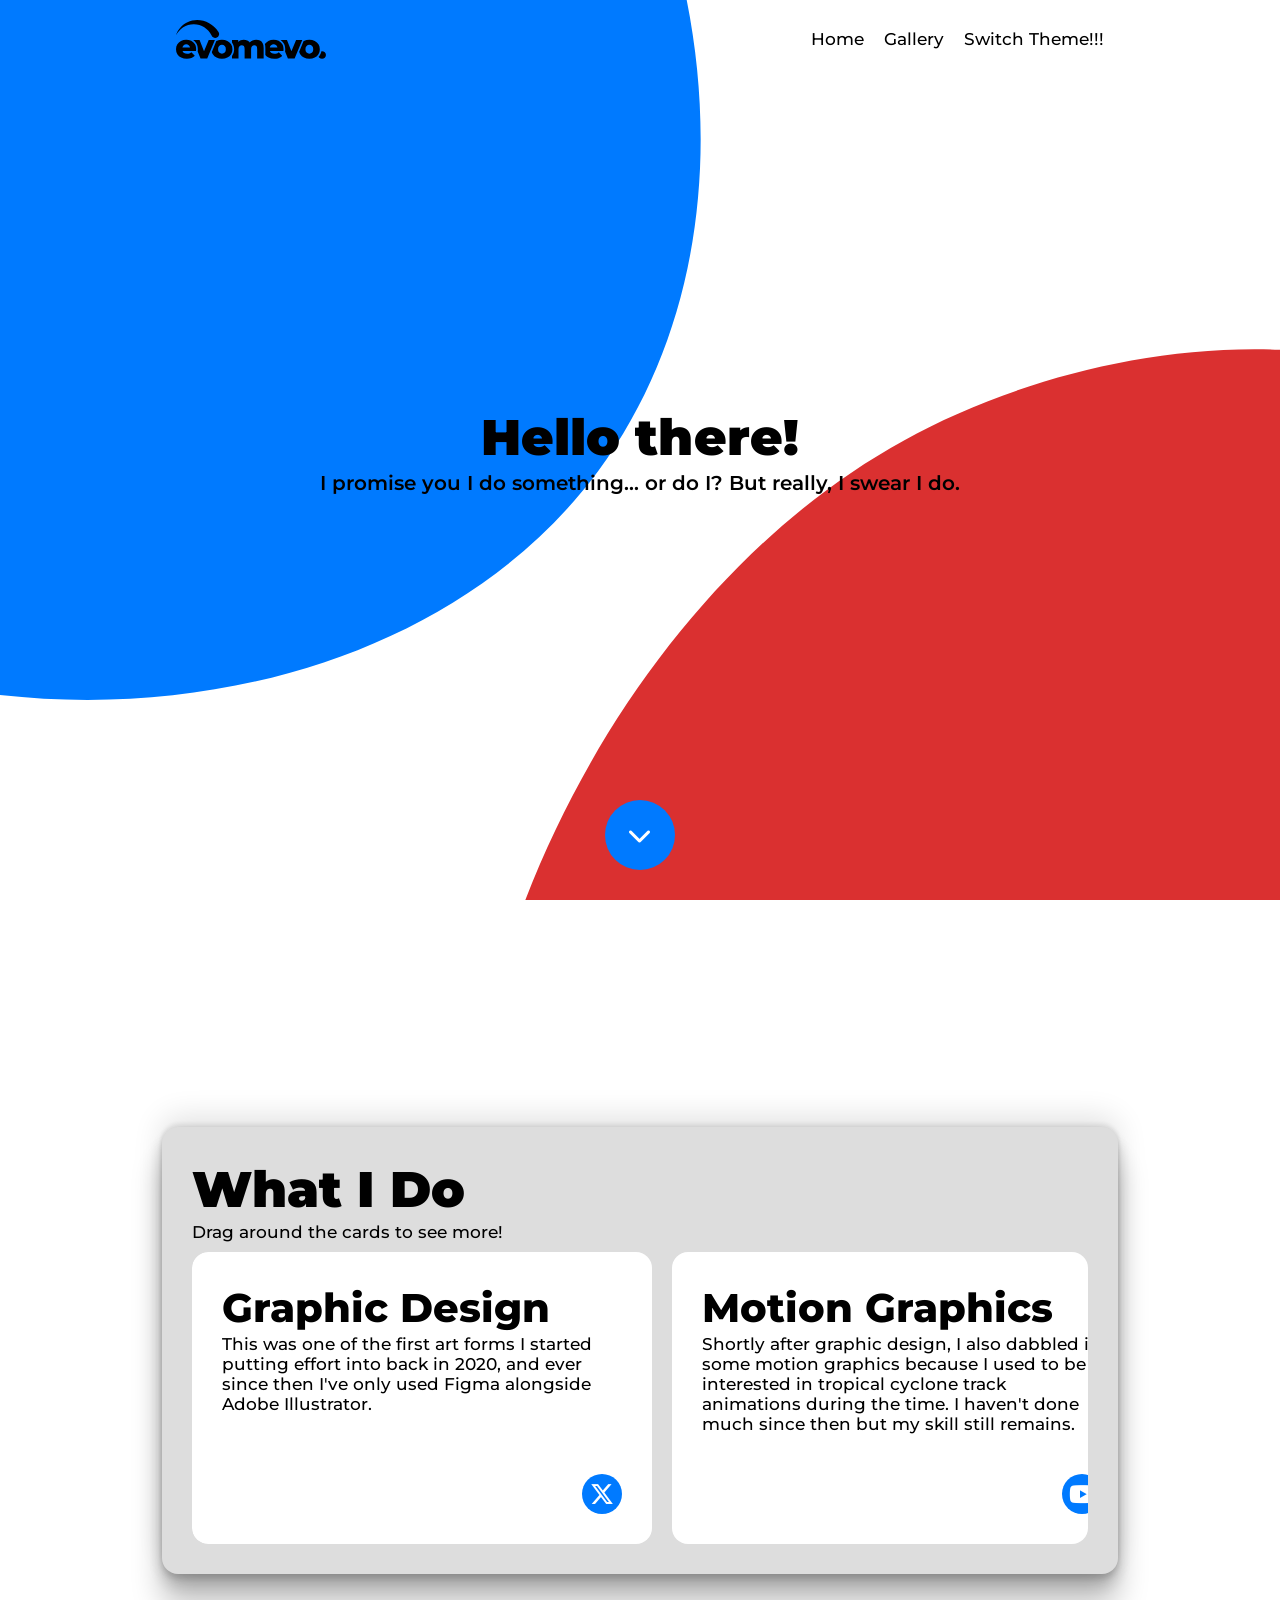
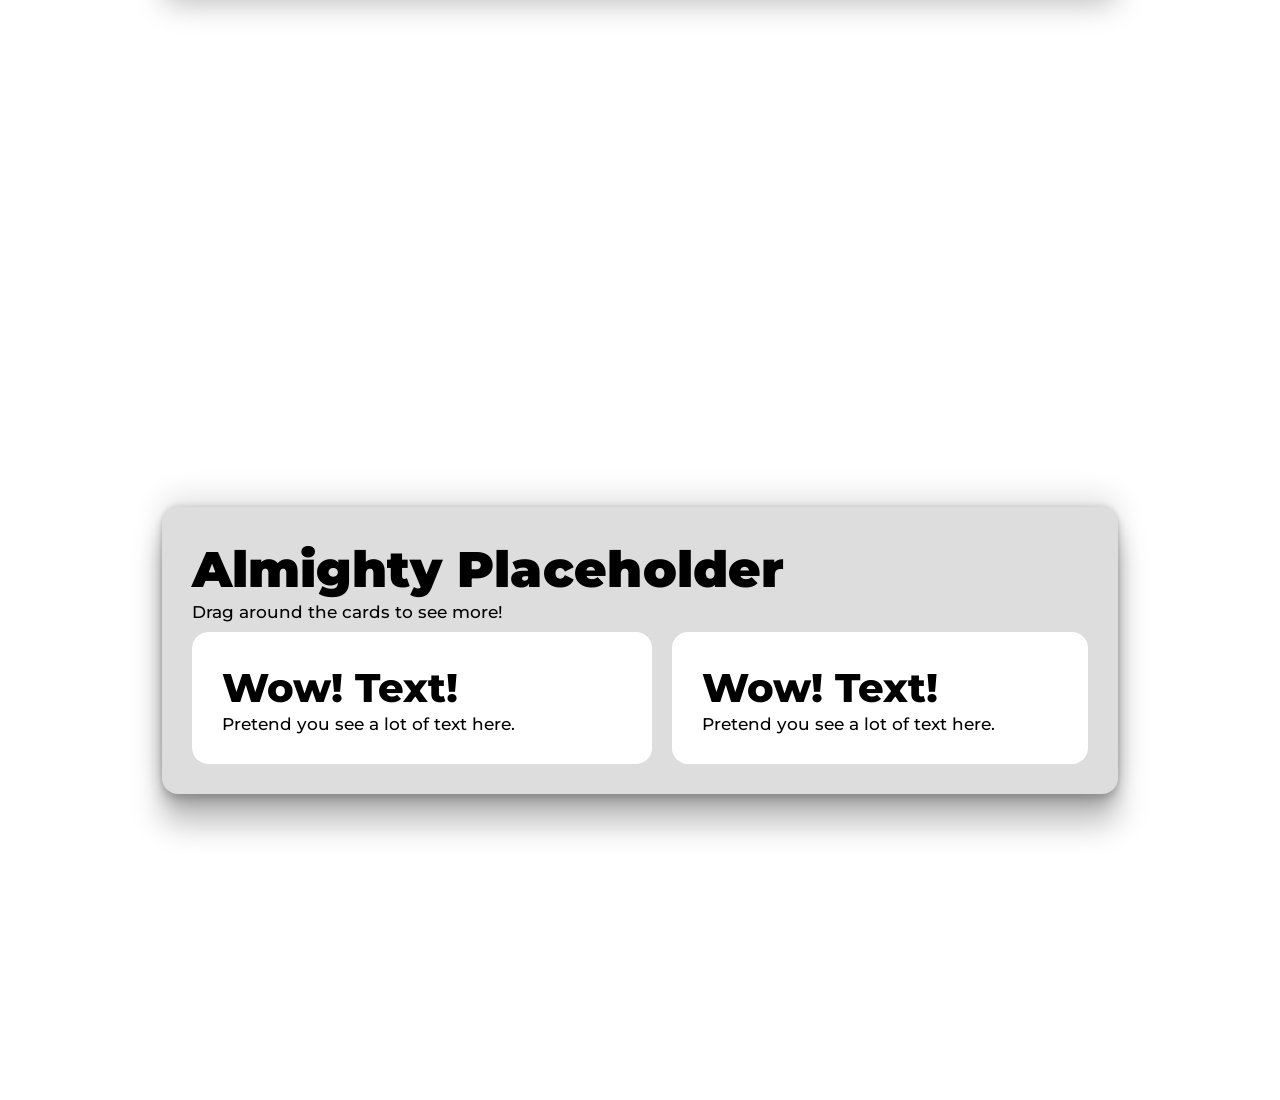
==== index.html @ 3fe90b6b "page transition fix" ====
<!DOCTYPE html>
<html lang="en">
    <head>
        <meta charset="UTF-8">
        <meta name="viewport" content="width=device-width, initial-scale=1.0">
        <title>Home</title>
        <meta name="description" content="evo of the mevo">
        <meta name="viewport" content="width=device-width, initial-scale=1">
        <link rel="preconnect" href="https://fonts.googleapis.com">
        <link rel="preconnect" href="https://fonts.gstatic.com" crossorigin>
        <link href="https://fonts.googleapis.com/css2?family=Montserrat:ital,wght@0,100..900;1,100..900&display=swap" rel="stylesheet">
        <link rel="stylesheet" href="https://cdnjs.cloudflare.com/ajax/libs/font-awesome/6.4.2/css/all.min.css" integrity="sha512-z3gLpd7yknf1YoNbCzqRKc4qyor8gaKU1qmn+CShxbuBusANI9QpRohGBreCFkKxLhei6S9CQXFEbbKuqLg0DA==" crossorigin="anonymous" referrerpolicy="no-referrer" />
        <link rel="stylesheet" href="style.css">
        <link rel="icon" href=""/>
    </head>
    <body>
        <div class="blackenter">
            <svg class="special logo" viewBox="0 0 1754 455" xmlns="http://www.w3.org/2000/svg">
                <path fill-rule="evenodd" clip-rule="evenodd" d="M415.117 179.131C378.117 100.631 294.217 47.7307 207.417 48.7307C120.617 47.9307 36.8175 101.031 0.0175781 179.631C18.7175 112.031 69.6177 54.6307 134.118 25.1307C264.217 -35.4693 420.917 19.8307 496.917 139.831C510.617 160.931 504.517 189.231 483.317 202.831C460.617 217.731 429.417 208.931 417.617 184.531L415.117 179.131Z M1675.4 441.331C1684.2 449.864 1695 454.131 1707.8 454.131C1720.6 454.131 1731.4 449.864 1740.2 441.331C1749 432.797 1753.4 421.997 1753.4 408.931C1753.4 395.331 1749 384.531 1740.2 376.531C1731.4 368.264 1720.6 364.131 1707.8 364.131C1705.11 364.131 1702.51 364.313 1700 364.678C1699.14 370.025 1697.98 375.271 1696.49 380.41C1693.42 391.048 1689 401.106 1683.25 410.538C1683.23 410.578 1683.2 410.618 1683.18 410.658C1681.71 413.033 1680.16 415.353 1678.55 417.616C1675.15 422.364 1671.47 426.83 1667.49 431.015C1669.53 434.759 1672.17 438.198 1675.4 441.331Z M1496.17 439.731C1514.57 449.331 1535.64 454.131 1559.37 454.131C1583.1 454.131 1604.17 449.331 1622.57 439.731C1641.24 430.131 1655.77 416.931 1666.17 400.131C1676.57 383.064 1681.77 363.597 1681.77 341.731C1681.77 320.131 1676.57 300.931 1666.17 284.131C1655.77 267.064 1641.24 253.864 1622.57 244.531C1604.17 234.931 1583.1 230.131 1559.37 230.131C1535.64 230.131 1514.57 234.931 1496.17 244.531C1494.49 245.384 1492.84 246.269 1491.22 247.187L1440.28 370.437C1442.87 381.033 1446.96 390.93 1452.57 400.131C1463.24 416.931 1477.77 430.131 1496.17 439.731ZM1591.77 380.131C1583.24 389.197 1572.44 393.731 1559.37 393.731C1546.57 393.731 1535.77 389.197 1526.97 380.131C1518.17 371.064 1513.77 358.264 1513.77 341.731C1513.77 325.464 1518.17 312.931 1526.97 304.131C1535.77 295.064 1546.57 290.531 1559.37 290.531C1572.44 290.531 1583.24 295.064 1591.77 304.131C1600.57 312.931 1604.97 325.464 1604.97 341.731C1604.97 358.264 1600.57 371.064 1591.77 380.131Z M1349.58 366.131L1297.58 233.731H1222.81C1237.23 243.455 1249.21 255.97 1258.61 271.143C1271.41 291.512 1277.25 315.653 1277.25 342.531C1277.25 345.836 1277.08 349.431 1276.79 353.265C1276.52 356.808 1276.24 360.102 1275.97 363.141L1275.4 369.39L1308.78 450.531H1387.18L1476.78 233.731H1404.38L1349.58 366.131Z M1149.25 454.131C1123.65 454.131 1101.25 449.331 1082.05 439.731C1067.11 431.944 1054.74 421.998 1044.94 409.893V326.531C1044.94 310.394 1043.12 295.397 1039.07 281.896C1049.32 266.156 1062.98 253.701 1080.05 244.531C1098.18 234.931 1118.58 230.131 1141.25 230.131C1162.58 230.131 1182.05 234.531 1199.65 243.331C1217.25 252.131 1231.25 264.931 1241.65 281.731C1252.05 298.264 1257.25 318.531 1257.25 342.531C1257.25 345.197 1257.11 348.264 1256.85 351.731C1256.58 355.197 1256.31 358.397 1256.05 361.331H1098.45C1100.75 369.189 1104.56 375.808 1109.89 381.186L1109.97 381.263L1110.04 381.331C1112.09 383.379 1114.36 385.245 1116.85 386.931C1126.18 393.064 1137.78 396.131 1151.65 396.131C1162.31 396.131 1171.38 394.664 1178.85 391.731C1184.65 389.331 1190.37 386.031 1196.02 381.831C1196.24 381.665 1196.47 381.499 1196.69 381.331C1198.35 380.075 1200 378.742 1201.65 377.331L1241.65 418.931C1238.46 422.483 1235.05 425.766 1231.41 428.781L1231.35 428.83C1229.94 429.999 1228.5 431.127 1227.02 432.215C1226.95 432.264 1226.88 432.313 1226.82 432.362C1206.98 446.875 1181.12 454.131 1149.25 454.131ZM1112.05 294.131C1120.05 287.464 1129.91 284.131 1141.65 284.131C1153.38 284.131 1163.11 287.464 1170.85 294.131C1173.43 296.281 1175.7 298.681 1177.67 301.331C1177.99 301.762 1178.31 302.199 1178.61 302.643C1182.23 307.935 1184.71 314.164 1186.05 321.331H1097.25C1098.69 313.563 1101.42 306.896 1105.44 301.331C1105.5 301.248 1105.56 301.166 1105.62 301.084C1107.49 298.532 1109.63 296.214 1112.05 294.131Z M937.344 230.131C954.144 230.131 969.078 233.597 982.144 240.531C995.477 247.197 1005.88 257.597 1013.34 271.731C1021.08 285.864 1024.94 304.131 1024.94 326.531V450.531H948.944V338.931C948.944 323.464 946.011 312.264 940.144 305.331C934.278 298.131 926.277 294.531 916.144 294.531C905.211 294.531 896.144 298.397 888.944 306.131C881.744 313.864 878.144 326.131 878.144 342.931V450.531H802.144V338.931C802.144 323.464 799.211 312.264 793.344 305.331C787.478 298.131 779.478 294.531 769.344 294.531C758.144 294.531 748.944 298.397 741.744 306.131C734.544 313.864 730.944 326.131 730.944 342.931V450.531H654.944V419.765C657.13 416.838 659.197 413.803 661.144 410.658L661.181 410.598L661.217 410.538C673.706 390.045 679.739 366.912 679.739 341.731C679.739 316.796 673.695 293.904 661.182 273.665C659.225 270.457 657.145 267.366 654.944 264.391V233.731H727.344V256.131C733.028 250.264 739.341 245.406 746.285 241.556C746.636 241.361 746.99 241.169 747.344 240.979C750.175 239.465 753.108 238.116 756.144 236.931C767.344 232.397 779.344 230.131 792.144 230.131C806.811 230.131 820.144 232.931 832.144 238.531C837.511 240.981 842.444 243.992 846.943 247.565C847.536 248.036 848.122 248.517 848.7 249.008C853.759 253.302 858.24 258.343 862.144 264.131C866.144 259.131 870.642 254.658 875.638 250.713C875.964 250.455 876.292 250.201 876.622 249.948C882.027 245.807 888.002 242.268 894.544 239.331C907.611 233.197 921.877 230.131 937.344 230.131Z M474.139 439.731C492.539 449.331 513.606 454.131 537.339 454.131C561.072 454.131 582.139 449.331 600.539 439.731C619.206 430.131 633.739 416.931 644.139 400.131C654.539 383.064 659.739 363.597 659.739 341.731C659.739 320.131 654.539 300.931 644.139 284.131C633.739 267.064 619.206 253.864 600.539 244.531C582.139 234.931 561.072 230.131 537.339 230.131C513.606 230.131 492.539 234.931 474.139 244.531C473.188 245.013 472.248 245.506 471.318 246.008L418.881 372.887C421.481 382.562 425.367 391.643 430.539 400.131C441.206 416.931 455.739 430.131 474.139 439.731ZM569.739 380.131C561.206 389.197 550.406 393.731 537.339 393.731C524.539 393.731 513.739 389.197 504.939 380.131C496.139 371.064 491.739 358.264 491.739 341.731C491.739 325.464 496.139 312.931 504.939 304.131C513.739 295.064 524.539 290.531 537.339 290.531C550.406 290.531 561.206 295.064 569.739 304.131C578.539 312.931 582.939 325.464 582.939 341.731C582.939 358.264 578.539 371.064 569.739 380.131Z M127.218 454.131C101.618 454.131 79.2176 449.331 60.0176 439.731C41.0843 429.864 26.2843 416.531 15.6176 399.731C5.21761 382.664 0.0175781 363.331 0.0175781 341.731C0.0175781 320.131 5.21761 300.931 15.6176 284.131C26.0176 267.331 40.1509 254.131 58.0176 244.531C76.1509 234.931 96.5509 230.131 119.218 230.131C140.551 230.131 160.018 234.531 177.618 243.331C195.217 252.131 209.217 264.931 219.617 281.731C230.017 298.264 235.217 318.531 235.217 342.531C235.217 345.198 235.084 348.264 234.817 351.731C234.551 355.198 234.284 358.398 234.017 361.331H76.4175C79.6175 372.264 85.7509 380.798 94.8175 386.931C104.151 393.064 115.751 396.131 129.618 396.131C140.284 396.131 149.351 394.664 156.818 391.731C164.551 388.531 172.151 383.731 179.617 377.331L219.617 418.931C198.551 442.398 167.751 454.131 127.218 454.131ZM119.618 284.131C107.884 284.131 98.0175 287.464 90.0175 294.131C82.2842 300.798 77.3508 309.864 75.2175 321.331H164.018C161.884 309.864 156.818 300.798 148.818 294.131C141.084 287.464 131.351 284.131 119.618 284.131Z M327.552 366.131L275.552 233.731H200.782C215.204 243.455 227.181 255.97 236.585 271.143C249.379 291.513 255.217 315.653 255.217 342.531C255.217 345.836 255.053 349.431 254.758 353.265C254.486 356.808 254.212 360.101 253.935 363.142L253.367 369.39L286.751 450.531H365.151L454.751 233.731H382.351L327.552 366.131Z"/>
            </svg>
        </div>
        <div class="blackexit">
            <svg class="special logo" viewBox="0 0 1754 455" xmlns="http://www.w3.org/2000/svg">
                <path fill-rule="evenodd" clip-rule="evenodd" d="M415.117 179.131C378.117 100.631 294.217 47.7307 207.417 48.7307C120.617 47.9307 36.8175 101.031 0.0175781 179.631C18.7175 112.031 69.6177 54.6307 134.118 25.1307C264.217 -35.4693 420.917 19.8307 496.917 139.831C510.617 160.931 504.517 189.231 483.317 202.831C460.617 217.731 429.417 208.931 417.617 184.531L415.117 179.131Z M1675.4 441.331C1684.2 449.864 1695 454.131 1707.8 454.131C1720.6 454.131 1731.4 449.864 1740.2 441.331C1749 432.797 1753.4 421.997 1753.4 408.931C1753.4 395.331 1749 384.531 1740.2 376.531C1731.4 368.264 1720.6 364.131 1707.8 364.131C1705.11 364.131 1702.51 364.313 1700 364.678C1699.14 370.025 1697.98 375.271 1696.49 380.41C1693.42 391.048 1689 401.106 1683.25 410.538C1683.23 410.578 1683.2 410.618 1683.18 410.658C1681.71 413.033 1680.16 415.353 1678.55 417.616C1675.15 422.364 1671.47 426.83 1667.49 431.015C1669.53 434.759 1672.17 438.198 1675.4 441.331Z M1496.17 439.731C1514.57 449.331 1535.64 454.131 1559.37 454.131C1583.1 454.131 1604.17 449.331 1622.57 439.731C1641.24 430.131 1655.77 416.931 1666.17 400.131C1676.57 383.064 1681.77 363.597 1681.77 341.731C1681.77 320.131 1676.57 300.931 1666.17 284.131C1655.77 267.064 1641.24 253.864 1622.57 244.531C1604.17 234.931 1583.1 230.131 1559.37 230.131C1535.64 230.131 1514.57 234.931 1496.17 244.531C1494.49 245.384 1492.84 246.269 1491.22 247.187L1440.28 370.437C1442.87 381.033 1446.96 390.93 1452.57 400.131C1463.24 416.931 1477.77 430.131 1496.17 439.731ZM1591.77 380.131C1583.24 389.197 1572.44 393.731 1559.37 393.731C1546.57 393.731 1535.77 389.197 1526.97 380.131C1518.17 371.064 1513.77 358.264 1513.77 341.731C1513.77 325.464 1518.17 312.931 1526.97 304.131C1535.77 295.064 1546.57 290.531 1559.37 290.531C1572.44 290.531 1583.24 295.064 1591.77 304.131C1600.57 312.931 1604.97 325.464 1604.97 341.731C1604.97 358.264 1600.57 371.064 1591.77 380.131Z M1349.58 366.131L1297.58 233.731H1222.81C1237.23 243.455 1249.21 255.97 1258.61 271.143C1271.41 291.512 1277.25 315.653 1277.25 342.531C1277.25 345.836 1277.08 349.431 1276.79 353.265C1276.52 356.808 1276.24 360.102 1275.97 363.141L1275.4 369.39L1308.78 450.531H1387.18L1476.78 233.731H1404.38L1349.58 366.131Z M1149.25 454.131C1123.65 454.131 1101.25 449.331 1082.05 439.731C1067.11 431.944 1054.74 421.998 1044.94 409.893V326.531C1044.94 310.394 1043.12 295.397 1039.07 281.896C1049.32 266.156 1062.98 253.701 1080.05 244.531C1098.18 234.931 1118.58 230.131 1141.25 230.131C1162.58 230.131 1182.05 234.531 1199.65 243.331C1217.25 252.131 1231.25 264.931 1241.65 281.731C1252.05 298.264 1257.25 318.531 1257.25 342.531C1257.25 345.197 1257.11 348.264 1256.85 351.731C1256.58 355.197 1256.31 358.397 1256.05 361.331H1098.45C1100.75 369.189 1104.56 375.808 1109.89 381.186L1109.97 381.263L1110.04 381.331C1112.09 383.379 1114.36 385.245 1116.85 386.931C1126.18 393.064 1137.78 396.131 1151.65 396.131C1162.31 396.131 1171.38 394.664 1178.85 391.731C1184.65 389.331 1190.37 386.031 1196.02 381.831C1196.24 381.665 1196.47 381.499 1196.69 381.331C1198.35 380.075 1200 378.742 1201.65 377.331L1241.65 418.931C1238.46 422.483 1235.05 425.766 1231.41 428.781L1231.35 428.83C1229.94 429.999 1228.5 431.127 1227.02 432.215C1226.95 432.264 1226.88 432.313 1226.82 432.362C1206.98 446.875 1181.12 454.131 1149.25 454.131ZM1112.05 294.131C1120.05 287.464 1129.91 284.131 1141.65 284.131C1153.38 284.131 1163.11 287.464 1170.85 294.131C1173.43 296.281 1175.7 298.681 1177.67 301.331C1177.99 301.762 1178.31 302.199 1178.61 302.643C1182.23 307.935 1184.71 314.164 1186.05 321.331H1097.25C1098.69 313.563 1101.42 306.896 1105.44 301.331C1105.5 301.248 1105.56 301.166 1105.62 301.084C1107.49 298.532 1109.63 296.214 1112.05 294.131Z M937.344 230.131C954.144 230.131 969.078 233.597 982.144 240.531C995.477 247.197 1005.88 257.597 1013.34 271.731C1021.08 285.864 1024.94 304.131 1024.94 326.531V450.531H948.944V338.931C948.944 323.464 946.011 312.264 940.144 305.331C934.278 298.131 926.277 294.531 916.144 294.531C905.211 294.531 896.144 298.397 888.944 306.131C881.744 313.864 878.144 326.131 878.144 342.931V450.531H802.144V338.931C802.144 323.464 799.211 312.264 793.344 305.331C787.478 298.131 779.478 294.531 769.344 294.531C758.144 294.531 748.944 298.397 741.744 306.131C734.544 313.864 730.944 326.131 730.944 342.931V450.531H654.944V419.765C657.13 416.838 659.197 413.803 661.144 410.658L661.181 410.598L661.217 410.538C673.706 390.045 679.739 366.912 679.739 341.731C679.739 316.796 673.695 293.904 661.182 273.665C659.225 270.457 657.145 267.366 654.944 264.391V233.731H727.344V256.131C733.028 250.264 739.341 245.406 746.285 241.556C746.636 241.361 746.99 241.169 747.344 240.979C750.175 239.465 753.108 238.116 756.144 236.931C767.344 232.397 779.344 230.131 792.144 230.131C806.811 230.131 820.144 232.931 832.144 238.531C837.511 240.981 842.444 243.992 846.943 247.565C847.536 248.036 848.122 248.517 848.7 249.008C853.759 253.302 858.24 258.343 862.144 264.131C866.144 259.131 870.642 254.658 875.638 250.713C875.964 250.455 876.292 250.201 876.622 249.948C882.027 245.807 888.002 242.268 894.544 239.331C907.611 233.197 921.877 230.131 937.344 230.131Z M474.139 439.731C492.539 449.331 513.606 454.131 537.339 454.131C561.072 454.131 582.139 449.331 600.539 439.731C619.206 430.131 633.739 416.931 644.139 400.131C654.539 383.064 659.739 363.597 659.739 341.731C659.739 320.131 654.539 300.931 644.139 284.131C633.739 267.064 619.206 253.864 600.539 244.531C582.139 234.931 561.072 230.131 537.339 230.131C513.606 230.131 492.539 234.931 474.139 244.531C473.188 245.013 472.248 245.506 471.318 246.008L418.881 372.887C421.481 382.562 425.367 391.643 430.539 400.131C441.206 416.931 455.739 430.131 474.139 439.731ZM569.739 380.131C561.206 389.197 550.406 393.731 537.339 393.731C524.539 393.731 513.739 389.197 504.939 380.131C496.139 371.064 491.739 358.264 491.739 341.731C491.739 325.464 496.139 312.931 504.939 304.131C513.739 295.064 524.539 290.531 537.339 290.531C550.406 290.531 561.206 295.064 569.739 304.131C578.539 312.931 582.939 325.464 582.939 341.731C582.939 358.264 578.539 371.064 569.739 380.131Z M127.218 454.131C101.618 454.131 79.2176 449.331 60.0176 439.731C41.0843 429.864 26.2843 416.531 15.6176 399.731C5.21761 382.664 0.0175781 363.331 0.0175781 341.731C0.0175781 320.131 5.21761 300.931 15.6176 284.131C26.0176 267.331 40.1509 254.131 58.0176 244.531C76.1509 234.931 96.5509 230.131 119.218 230.131C140.551 230.131 160.018 234.531 177.618 243.331C195.217 252.131 209.217 264.931 219.617 281.731C230.017 298.264 235.217 318.531 235.217 342.531C235.217 345.198 235.084 348.264 234.817 351.731C234.551 355.198 234.284 358.398 234.017 361.331H76.4175C79.6175 372.264 85.7509 380.798 94.8175 386.931C104.151 393.064 115.751 396.131 129.618 396.131C140.284 396.131 149.351 394.664 156.818 391.731C164.551 388.531 172.151 383.731 179.617 377.331L219.617 418.931C198.551 442.398 167.751 454.131 127.218 454.131ZM119.618 284.131C107.884 284.131 98.0175 287.464 90.0175 294.131C82.2842 300.798 77.3508 309.864 75.2175 321.331H164.018C161.884 309.864 156.818 300.798 148.818 294.131C141.084 287.464 131.351 284.131 119.618 284.131Z M327.552 366.131L275.552 233.731H200.782C215.204 243.455 227.181 255.97 236.585 271.143C249.379 291.513 255.217 315.653 255.217 342.531C255.217 345.836 255.053 349.431 254.758 353.265C254.486 356.808 254.212 360.101 253.935 363.142L253.367 369.39L286.751 450.531H365.151L454.751 233.731H382.351L327.552 366.131Z"/>
            </svg>
        </div>
        <header class="header">
            <div class="progresscontainer">
                <div class="progressbar"></div>
            </div>
            <svg id="headerelem" class="logo" viewBox="0 0 1754 455" xmlns="http://www.w3.org/2000/svg">
                <path fill-rule="evenodd" clip-rule="evenodd" d="M415.117 179.131C378.117 100.631 294.217 47.7307 207.417 48.7307C120.617 47.9307 36.8175 101.031 0.0175781 179.631C18.7175 112.031 69.6177 54.6307 134.118 25.1307C264.217 -35.4693 420.917 19.8307 496.917 139.831C510.617 160.931 504.517 189.231 483.317 202.831C460.617 217.731 429.417 208.931 417.617 184.531L415.117 179.131Z M1675.4 441.331C1684.2 449.864 1695 454.131 1707.8 454.131C1720.6 454.131 1731.4 449.864 1740.2 441.331C1749 432.797 1753.4 421.997 1753.4 408.931C1753.4 395.331 1749 384.531 1740.2 376.531C1731.4 368.264 1720.6 364.131 1707.8 364.131C1705.11 364.131 1702.51 364.313 1700 364.678C1699.14 370.025 1697.98 375.271 1696.49 380.41C1693.42 391.048 1689 401.106 1683.25 410.538C1683.23 410.578 1683.2 410.618 1683.18 410.658C1681.71 413.033 1680.16 415.353 1678.55 417.616C1675.15 422.364 1671.47 426.83 1667.49 431.015C1669.53 434.759 1672.17 438.198 1675.4 441.331Z M1496.17 439.731C1514.57 449.331 1535.64 454.131 1559.37 454.131C1583.1 454.131 1604.17 449.331 1622.57 439.731C1641.24 430.131 1655.77 416.931 1666.17 400.131C1676.57 383.064 1681.77 363.597 1681.77 341.731C1681.77 320.131 1676.57 300.931 1666.17 284.131C1655.77 267.064 1641.24 253.864 1622.57 244.531C1604.17 234.931 1583.1 230.131 1559.37 230.131C1535.64 230.131 1514.57 234.931 1496.17 244.531C1494.49 245.384 1492.84 246.269 1491.22 247.187L1440.28 370.437C1442.87 381.033 1446.96 390.93 1452.57 400.131C1463.24 416.931 1477.77 430.131 1496.17 439.731ZM1591.77 380.131C1583.24 389.197 1572.44 393.731 1559.37 393.731C1546.57 393.731 1535.77 389.197 1526.97 380.131C1518.17 371.064 1513.77 358.264 1513.77 341.731C1513.77 325.464 1518.17 312.931 1526.97 304.131C1535.77 295.064 1546.57 290.531 1559.37 290.531C1572.44 290.531 1583.24 295.064 1591.77 304.131C1600.57 312.931 1604.97 325.464 1604.97 341.731C1604.97 358.264 1600.57 371.064 1591.77 380.131Z M1349.58 366.131L1297.58 233.731H1222.81C1237.23 243.455 1249.21 255.97 1258.61 271.143C1271.41 291.512 1277.25 315.653 1277.25 342.531C1277.25 345.836 1277.08 349.431 1276.79 353.265C1276.52 356.808 1276.24 360.102 1275.97 363.141L1275.4 369.39L1308.78 450.531H1387.18L1476.78 233.731H1404.38L1349.58 366.131Z M1149.25 454.131C1123.65 454.131 1101.25 449.331 1082.05 439.731C1067.11 431.944 1054.74 421.998 1044.94 409.893V326.531C1044.94 310.394 1043.12 295.397 1039.07 281.896C1049.32 266.156 1062.98 253.701 1080.05 244.531C1098.18 234.931 1118.58 230.131 1141.25 230.131C1162.58 230.131 1182.05 234.531 1199.65 243.331C1217.25 252.131 1231.25 264.931 1241.65 281.731C1252.05 298.264 1257.25 318.531 1257.25 342.531C1257.25 345.197 1257.11 348.264 1256.85 351.731C1256.58 355.197 1256.31 358.397 1256.05 361.331H1098.45C1100.75 369.189 1104.56 375.808 1109.89 381.186L1109.97 381.263L1110.04 381.331C1112.09 383.379 1114.36 385.245 1116.85 386.931C1126.18 393.064 1137.78 396.131 1151.65 396.131C1162.31 396.131 1171.38 394.664 1178.85 391.731C1184.65 389.331 1190.37 386.031 1196.02 381.831C1196.24 381.665 1196.47 381.499 1196.69 381.331C1198.35 380.075 1200 378.742 1201.65 377.331L1241.65 418.931C1238.46 422.483 1235.05 425.766 1231.41 428.781L1231.35 428.83C1229.94 429.999 1228.5 431.127 1227.02 432.215C1226.95 432.264 1226.88 432.313 1226.82 432.362C1206.98 446.875 1181.12 454.131 1149.25 454.131ZM1112.05 294.131C1120.05 287.464 1129.91 284.131 1141.65 284.131C1153.38 284.131 1163.11 287.464 1170.85 294.131C1173.43 296.281 1175.7 298.681 1177.67 301.331C1177.99 301.762 1178.31 302.199 1178.61 302.643C1182.23 307.935 1184.71 314.164 1186.05 321.331H1097.25C1098.69 313.563 1101.42 306.896 1105.44 301.331C1105.5 301.248 1105.56 301.166 1105.62 301.084C1107.49 298.532 1109.63 296.214 1112.05 294.131Z M937.344 230.131C954.144 230.131 969.078 233.597 982.144 240.531C995.477 247.197 1005.88 257.597 1013.34 271.731C1021.08 285.864 1024.94 304.131 1024.94 326.531V450.531H948.944V338.931C948.944 323.464 946.011 312.264 940.144 305.331C934.278 298.131 926.277 294.531 916.144 294.531C905.211 294.531 896.144 298.397 888.944 306.131C881.744 313.864 878.144 326.131 878.144 342.931V450.531H802.144V338.931C802.144 323.464 799.211 312.264 793.344 305.331C787.478 298.131 779.478 294.531 769.344 294.531C758.144 294.531 748.944 298.397 741.744 306.131C734.544 313.864 730.944 326.131 730.944 342.931V450.531H654.944V419.765C657.13 416.838 659.197 413.803 661.144 410.658L661.181 410.598L661.217 410.538C673.706 390.045 679.739 366.912 679.739 341.731C679.739 316.796 673.695 293.904 661.182 273.665C659.225 270.457 657.145 267.366 654.944 264.391V233.731H727.344V256.131C733.028 250.264 739.341 245.406 746.285 241.556C746.636 241.361 746.99 241.169 747.344 240.979C750.175 239.465 753.108 238.116 756.144 236.931C767.344 232.397 779.344 230.131 792.144 230.131C806.811 230.131 820.144 232.931 832.144 238.531C837.511 240.981 842.444 243.992 846.943 247.565C847.536 248.036 848.122 248.517 848.7 249.008C853.759 253.302 858.24 258.343 862.144 264.131C866.144 259.131 870.642 254.658 875.638 250.713C875.964 250.455 876.292 250.201 876.622 249.948C882.027 245.807 888.002 242.268 894.544 239.331C907.611 233.197 921.877 230.131 937.344 230.131Z M474.139 439.731C492.539 449.331 513.606 454.131 537.339 454.131C561.072 454.131 582.139 449.331 600.539 439.731C619.206 430.131 633.739 416.931 644.139 400.131C654.539 383.064 659.739 363.597 659.739 341.731C659.739 320.131 654.539 300.931 644.139 284.131C633.739 267.064 619.206 253.864 600.539 244.531C582.139 234.931 561.072 230.131 537.339 230.131C513.606 230.131 492.539 234.931 474.139 244.531C473.188 245.013 472.248 245.506 471.318 246.008L418.881 372.887C421.481 382.562 425.367 391.643 430.539 400.131C441.206 416.931 455.739 430.131 474.139 439.731ZM569.739 380.131C561.206 389.197 550.406 393.731 537.339 393.731C524.539 393.731 513.739 389.197 504.939 380.131C496.139 371.064 491.739 358.264 491.739 341.731C491.739 325.464 496.139 312.931 504.939 304.131C513.739 295.064 524.539 290.531 537.339 290.531C550.406 290.531 561.206 295.064 569.739 304.131C578.539 312.931 582.939 325.464 582.939 341.731C582.939 358.264 578.539 371.064 569.739 380.131Z M127.218 454.131C101.618 454.131 79.2176 449.331 60.0176 439.731C41.0843 429.864 26.2843 416.531 15.6176 399.731C5.21761 382.664 0.0175781 363.331 0.0175781 341.731C0.0175781 320.131 5.21761 300.931 15.6176 284.131C26.0176 267.331 40.1509 254.131 58.0176 244.531C76.1509 234.931 96.5509 230.131 119.218 230.131C140.551 230.131 160.018 234.531 177.618 243.331C195.217 252.131 209.217 264.931 219.617 281.731C230.017 298.264 235.217 318.531 235.217 342.531C235.217 345.198 235.084 348.264 234.817 351.731C234.551 355.198 234.284 358.398 234.017 361.331H76.4175C79.6175 372.264 85.7509 380.798 94.8175 386.931C104.151 393.064 115.751 396.131 129.618 396.131C140.284 396.131 149.351 394.664 156.818 391.731C164.551 388.531 172.151 383.731 179.617 377.331L219.617 418.931C198.551 442.398 167.751 454.131 127.218 454.131ZM119.618 284.131C107.884 284.131 98.0175 287.464 90.0175 294.131C82.2842 300.798 77.3508 309.864 75.2175 321.331H164.018C161.884 309.864 156.818 300.798 148.818 294.131C141.084 287.464 131.351 284.131 119.618 284.131Z M327.552 366.131L275.552 233.731H200.782C215.204 243.455 227.181 255.97 236.585 271.143C249.379 291.513 255.217 315.653 255.217 342.531C255.217 345.836 255.053 349.431 254.758 353.265C254.486 356.808 254.212 360.101 253.935 363.142L253.367 369.39L286.751 450.531H365.151L454.751 233.731H382.351L327.552 366.131Z"/>
            </svg>
            <div class="navbar">
                <a aria-label="Goes to Home Page (Disabled)" id="headerelem"><p>Home</p></a>
                <a aria-label="Goes to Gallery" class="gallery" id="headerelem"><p>Gallery</p></a>
                <a aria-label="Theme switch" class="themeswitch" id="headerelem"><p>Switch Theme!!!</p></a>
            </div>
            <div class="hamburger">
                <span id="headerelem" class="bar"></span>
                <span id="headerelem" class="bar"></span>
                <span id="headerelem" class="bar"></span>
            </div>
        </header>
        <div class="hamburgermenu">
            <a aria-label="Goes to Home Page (Disabled)"><p>Home</p></a>
            <a aria-label="Goes to Gallery" class="gallery"><p>Gallery</p></a>
            <a aria-label="Theme switch" class="themeswitch"><p>Switch Theme!!!</p></a>
        </div>
        <div class="bgimg">
            <div class ="hero">
                <h1>Hello there!</h1>
                <h4>I promise you I do something... or do I? But really, I swear I do.</h4>
            </div>
            <a href="#scroll" class="hover round button boop"><i class="fa-solid fa-chevron-down fa-xl noselect";"></i></a>
            <svg class="test158" preserveAspectRatio="xMidYMid slice" viewBox="10 10 80 80">
                <defs>
                    <style>
                        @keyframes rotate {
                                0% {
                                transform: rotate(0deg);
                            }
                            100% {
                                transform: rotate(360deg);
                            }
                        }
                        .out-top {
                            animation: rotate 20s linear infinite;
                            transform-origin: 13px 25px;
                        }
                        .out-bottom {
                            animation: rotate 25s linear infinite;
                            transform-origin: 84px 93px;
                        }
                    </style>
                </defs>
                <path fill="#007aff" class="out-top" d="M37-5C25.1-14.7,5.7-19.1-9.2-10-28.5,1.8-32.7,31.1-19.8,49c15.5,21.5,52.6,22,67.2,2.3C59.4,35,53.7,8.5,37-5Z"/>
                <path fill="#da3030" class="out-bottom" d="M105.9,48.6c-12.4-8.2-29.3-4.8-39.4.8-23.4,12.8-37.7,51.9-19.1,74.1s63.9,15.3,76-5.6c7.6-13.3,1.8-31.1-2.3-43.8C117.6,63.3,114.7,54.3,105.9,48.6Z"/>
            </svg>
        </div>
        <div class="afterhero">
            <div id="scroll" class="bgimg bgimg2">
                <div class="wrapper shadow">
                    <h1>What I Do</h1>
                    <p>Drag around the cards to see more!</p>
                    <div class="cardwrapper">
                        <div class ="card wrapperelem">
                            <h2 class="noselect">Graphic Design</h2>
                            <p class="noselect bottomcardelem">This was one of the first art forms I started putting effort into back in 2020, and ever since then I've only used Figma alongside Adobe Illustrator.</p>
                            <a href="https://x.com/i/user/1380018110170689537" class="hover absolutepos small round button accentcolor"><i class="fa-brands fa-x-twitter fa-xl noselect";"></i></a>
                        </div>
                        <div class ="card wrapperelem">
                            <h2 class="noselect">Motion Graphics</h2>
                            <p class="noselect bottomcardelem">Shortly after graphic design, I also dabbled in some motion graphics because I used to be interested in tropical cyclone track animations during the time. I haven't done much since then but my skill still remains.</p>
                            <a href="https://www.youtube.com/channel/UC4f2lQTM4xhiYuRLfkSmx8A" class="hover absolutepos small round button accentcolor"><i class="fa-brands fa-youtube fa-xl noselect";"></i></a>
                        </div>
                        <div class ="card wrapperelem">
                            <h2 class="noselect">Web Design</h2>
                            <p class="noselect">Spite can be quite a motivator. Since I hated how Carrd had really low limits, and how I didn't wanna pay them, I decided to learn HTML, CSS and JavaScript to make my own website, which is, of course, this one.</p>
                        </div>
                        <div class ="card wrapperelem">
                            <h2 class="noselect">Photography</h2>
                            <p class="noselect bottomcardelem">I actually don't remember how i got interested in landscapes in architecture but i started taking pictures back in 2022 and since then ive been posting pictures from time to time on my art account on X. (formerly Twitter)</p>
                            <a href="https://x.com/i/user/830016742411808768" class="hover absolutepos small round button accentcolor"><i class="fa-brands fa-x-twitter fa-xl noselect";"></i></a>
                        </div>
                    </div>
                </div>
            </div>
            <div class="bgimg bgimg3">
                <div class="wrapper shadow">
                    <h1>Almighty Placeholder</h1>
                    <p>Drag around the cards to see more!</p>
                    <div class="cardwrapper">
                        <div class ="card wrapperelem">
                            <h2 class="noselect">Wow! Text!</h2>
                            <p class="noselect">Pretend you see a lot of text here.</p>
                        </div>
                        <div class ="card wrapperelem">
                            <h2 class="noselect">Wow! Text!</h2>
                            <p class="noselect">Pretend you see a lot of text here.</p>
                        </div>
                    </div>
                </div>
            </div>
        </div>
        <script src="script.js"></script>
    </body>
</html>
---- style.css ----
html {
    scroll-behavior: smooth;
}
.test158 {
    position: fixed;
    top: 0;
    left: 0;
    width: 100%;
    height: 100vh;
    z-index: -1;
}
body {
    --primarycolor: #ddd;
    --secondarycolor: #fff;
    --accentcolor: #007aff;
    --other: #000;
    font-family: Montserrat;
    background-color: var(--secondarycolor);
    margin: 0 auto;
    position: relative;
    transition: background-color .5s cubic-bezier(0, 0, 0, 1);
}
h1 {
    margin: 0;
    font-size: 50px;
    font-weight: 900;
    line-height: 1.3;
}
h2 {
    margin: 0;
    font-size: 40px;
    font-weight: 800;
    line-height: 1.3;
}
h3 {
    margin: 0;
    font-size: 30px;
    font-weight: 700;
    line-height: 1.3;
}
h4 {
    margin: 0;
    font-size: 20px;
    font-weight: 600;
    line-height: 1.3;
}
p {
    margin: 0;
    font-size: 17px;
    font-weight: 500;
}
a {
    color: var(--other);
    text-decoration: none;
    cursor: pointer;
}
header {
    overflow: hidden;
    position: fixed;
    display: flex;
    align-items: center;
    flex-direction: row;
    justify-content: space-between;
    top: 0;
    left: 0;
    right: 0;
    padding: 10px 13%;
    margin: 10px;
    border-radius: 1rem;
    background-color: #ffffff00;
    box-shadow: 0 0 100px #ffffff00;
    z-index: 10;
    transition: .5s cubic-bezier(0, 0, 0, 1);
}
header.scrolled {
    background-color: var(--primarycolor);
    box-shadow: 0 0 0 var(--primarycolor);
    transition: .5s cubic-bezier(0, 0, 0, 1), top 1s cubic-bezier(0.25, 1.5, 0.25, 1);
}
header.active {
    top: calc(var(--header-height) * -1);
    transition: .5s cubic-bezier(0, 0, 0, 1);
}
.blackenter {
    display: flex;
    visibility: visible;
    justify-content: center;
    position: fixed;
    background-color: #000;
    height: 100lvh;
    width: 100vw;
    opacity: 1;
    z-index: 1000;
    transition: all .25s ease-in-out;
    animation: websiteLoad .25s forwards;
}
.blackexit {
    display: flex;
    visibility: hidden;
    justify-content: center;
    position: fixed;
    background-color: #000;
    height: 100lvh;
    width: 100vw;
    opacity: 0;
    z-index: 1000;
    transition: all .25s ease-in-out;
}
.progresscontainer {
    overflow: hidden;
    position: absolute;
    top: 0;
    left: 0;
    width: 100%;
    height: 5px;
}
.progressbar {
    height: 100%;
    background-color: var(--accentcolor);
    border-radius: 1rem;
    width: 0%;
}
.logo {
    width: 150px;
    fill: var(--other);
    transition: fill .5s cubic-bezier(0, 0, 0, 1);
}
.logo.scrolled {
    fill: var(--other);
}
.logo.special {
    fill: #fff;
}
.navbar {
    display: flex;
    flex-direction: row;
    gap: 20px;
}
.navbar a {
    color: var(--other);
    transition: .5s cubic-bezier(0, 0, 0, 1);
}
.navbar a.scrolled {
    color: var(--other);
    transition: .5s cubic-bezier(0, 0, 0, 1);
}
.hamburger {
    display: none;
    cursor: pointer;
    transition: .5s cubic-bezier(0, 0, 0, 1);
}
.hamburger:active {
    transform: scale(.9);
}
.active {
    transition: .5s cubic-bezier(0, 0, 0, 1);
}
.bar {
    display: block;
    width: 23px;
    height: 3px;
    margin: 5px auto;
    justify-content: center;
    align-items: center;
    background-color: var(--other);
    border-radius: 1rem;
    transition: .5s cubic-bezier(0, 0, 0, 1);
}
.bar.scrolled {
    background-color: var(--other);
    transition: .5s cubic-bezier(0, 0, 0, 1);
}
.hamburger.active .bar:nth-child(1) {
    transform: translateY(8px) rotate(45deg);
}
.hamburger.active .bar:nth-child(2) {
    opacity: 0;
}
.hamburger.active .bar:nth-child(3) {
    transform: translateY(-8px) rotate(-45deg);
}
.hamburgermenu {
    overflow: hidden;
    background-color: var(--primarycolor);
    top: calc(var(--hamburger-menu-height) * -1);
    position: fixed;
    display: flex;
    border-radius: 1rem;
    margin: 10px;
    left: 0;
    right: 0;
    flex-direction: column;
    pointer-events: none;
    transition: top .25s cubic-bezier(0.5, 0, 0.5, 1), background-color .5s cubic-bezier(0, 0, 0, 1), color .5s cubic-bezier(0, 0, 0, 1);;
    z-index: 9;
}
.hamburgermenu a {
    padding: 12px 50px;
    color: var(--other);
}
.hamburgermenu.active {
    top: var(--header-height);
    pointer-events: auto;
    transition: top .5s cubic-bezier(0.25, 1.25, 0.25, 1);
}
.afterhero {
    position: relative;
    z-index: 1;
}
.hero {
    position: fixed;
    display: flex;
    flex-direction: column;
    align-items: center;
    min-width: 70%;
    height: auto;
}
.hero h1, .hero h4 {
    color: var(--other);
    text-align: center;
    transition: .5s cubic-bezier(0, 0, 0, 1);
}
.bgimg {
    min-height: 100svh;
    width: 100%;
    display: flex;
    flex-direction: column;
    justify-content: center;
    align-items: center;
    overflow-wrap: break-word;
    background-position: center;
    background-attachment: fixed;
    background-repeat: no-repeat;
    -webkit-background-size: cover;
    background-size: cover;
}
.bgimg2 {
    background-image: linear-gradient(#00000080, #00000080), url(https://pbs.twimg.com/media/GOvG6WIaYAAZe9f?format=png&name=small);
}
.bgimg3 {
    background-image: linear-gradient(#00000080, #00000080), url(https://pbs.twimg.com/media/GNL-xV0XoAASR3H?format=jpg&name=small);
}
.wrapper {
    border-radius: 1rem;
    background-color: var(--primarycolor);
    color: var(--other);
    padding: 30px 30px;
    margin: 10% 0 10% 0;
    width: 70%;
    transition: .5s cubic-bezier(0, 0, 0, 1);
}
.cardwrapper {
    display: flex;
    overflow-x: scroll;
    border-radius: 1rem;
    margin: 10px 0 0 0;
    gap: 20px;
}
.gallerywrapper {
    display: grid;
    grid-template-columns: repeat(auto-fit, minmax(200px, 1fr));
    margin: 10px 0 10px 0;
    gap: 20px
}
.gallerywrapper .image {
    background-color: var(--secondarycolor);
    width: 100%;
    aspect-ratio: 1 / 1;
    cursor: pointer;
    transition: 1s cubic-bezier(0.25, 3, 0.25, 1), background-color .5s cubic-bezier(0, 0, 0, 1);
}
.card {
    border-radius: 1rem;
    background-color: var(--secondarycolor);
    color: var(--other);
    min-width: 400px;
    max-width: 400px;
    padding: 30px 30px;
    justify-content: center;
    align-items: center;
    overflow-wrap: break-word;
    position: relative;
    transition: .5s cubic-bezier(0, 0, 0, 1);
}
.image {
    object-fit: cover;
    background-position: center;
    -webkit-background-size: cover;
    background-size: cover;
    background-color: var(--primarycolor);
    border-radius: 1rem;
    -webkit-transform: translate(0, 0); /* Fallback for older browsers */
    -webkit-transform: translate3d(0, 0, 0); /* Preferred for hardware acceleration */
    transform: translate3d(0, 0, 0); /* Standard syntax */
}
.image.active {
    margin: 10px 0 0 0;
    max-width: 80vw;
    max-height: 60svh;
    padding: 10px;
    transform: scale(0.95);
    transition: 1s cubic-bezier(0.25, 2, 0, 1), background-color 0s linear;
}
.imagemodal {
    display: none;
    width: 100%;
    height: 100%;
    top: 0;
    position: fixed;
    z-index: 2;
    -webkit-backdrop-filter: blur(0px);
    backdrop-filter: blur(0px);
    animation: blurEnter .5s forwards;
}
.imagemodal.exiting {
    animation: blurExit .5s forwards;
}
.modalcontents .image {
    background-color: var(--primarycolor);
}
.modalcontents {
    background-color: #00000060;
    display: none;
    width: inherit;
    height: inherit;
    flex-direction: column;
    opacity: 0;
    justify-content: center;
    align-items: center;
    transition: opacity 0.5s cubic-bezier(0, 0, 0, 1);
}
.modalcontents p, .modalcontents h3 {
    color: #fff;
    text-align: center;
}
.buttonrow {
    display: flex;
    flex-direction: row;
    flex-wrap: wrap;
    justify-content: center;
    position: relative;
    margin: 10px 0 0 0;
    gap: 10px;
}
.button {
    border-radius: 10rem;
    background-color: var(--accentcolor);
    color: #fff;
    width: fit-content;
    padding: 10px 20px;
    cursor: pointer;
}
.button.big {
    border-radius: 1rem;
    padding: 20px 40px;
}
.button.round {
    border-radius: 50%;
    display: flex;
    justify-content: center;
    align-items: center;
    width: 70px;
    height: 70px;
    padding: 0;
    aspect-ratio: 1 / 1;
}
.button.round.small {
    width: 40px;
    height: 40px;
    padding: 0;
}
.fortnite {
    animation: colorRotate 2s ease-in-out infinite;
}
.wrapperelem {
    background-color: var(--secondarycolor);
}
.bottomcardelem {
    margin: 0 0 60px 0;
}
.shadow {
    box-shadow: rgba(0, 0, 0, 0.25) 0px 30px 30px, rgba(0, 0, 0, 0.12) 0px -10px 30px, rgba(0, 0, 0, 0.12) 0px 4px 6px, rgba(0, 0, 0, 0.17) 0px 10px 15px, rgba(0, 0, 0, 0.09) 0px -3px 5px;
}
.hover {
    box-shadow: rgba(0, 0, 0, 0) 0px 0px 0px, rgba(0, 0, 0, 0) 0px 0px 0px, rgba(0, 0, 0, 0) 0px 0px 0px, rgba(0, 0, 0, 0) 0px 0px 0px, rgba(0, 0, 0, 0) 0px 0px 0px;
    transition: 1s cubic-bezier(0.25, 3, 0.25, 1);
}
.hover:hover {
    transform: scale(1.025);
    box-shadow: rgba(0, 0, 0, 0.25) 0px 30px 30px, rgba(0, 0, 0, 0.12) 0px -10px 30px, rgba(0, 0, 0, 0.12) 0px 4px 6px, rgba(0, 0, 0, 0.17) 0px 10px 15px, rgba(0, 0, 0, 0.09) 0px -3px 5px;
    transition: 1s cubic-bezier(0.25, 2, 0.25, 1);
}
.noselect {
    -webkit-user-select: none; /* Safari */
    user-select: none; /* Standard syntax */
}
.absolutepos {
    position: absolute;
    bottom: 30px;
    right: 30px;
}
.boop {
    position: fixed;
    padding: 0 20%;
    bottom: 30px;
}
@media screen and (max-width: 700px) {
    h1 {
        font-size: 40px;
    }
    h2 {
        font-size: 30px;
    }
    h3 {
        font-size: 25px;
    }
    h4 {
        font-size: 20px;
    }
    p {
        font-size: 15px;
    }
    .navbar {
        display: none;
        visibility: hidden;
    }
    .hamburger {
        display: block;
    }
    .card {
        min-width: fit-content;
        overflow-wrap: anywhere;
    }
    .hero {
        min-width: 70%;
        max-width: 70%;
    }
    .gallerywrapper {
        gap: 10px;
        grid-template-columns: repeat(auto-fit, minmax(100px, 1fr));
    }
}
@keyframes websiteLoad {
    from {
        opacity: 1;
    } to {
        opacity: 0;
        visibility: hidden;
    }
}
@keyframes colorRotate {
    0%, 100% {
        background-color: #007aff;
    }
    50% {
        background-color: #208cff;
    }
}
@keyframes blurEnter {
    from {
        -webkit-backdrop-filter: blur(0px);
        backdrop-filter: blur(0px);
    } to {
        -webkit-backdrop-filter: blur(20px);
        backdrop-filter: blur(20px);
    }
}
@keyframes blurExit {
    from {
        -webkit-backdrop-filter: blur(20px);
        backdrop-filter: blur(20px);
    } to {
        -webkit-backdrop-filter: blur(0px);
        backdrop-filter: blur(0px);
    }
}
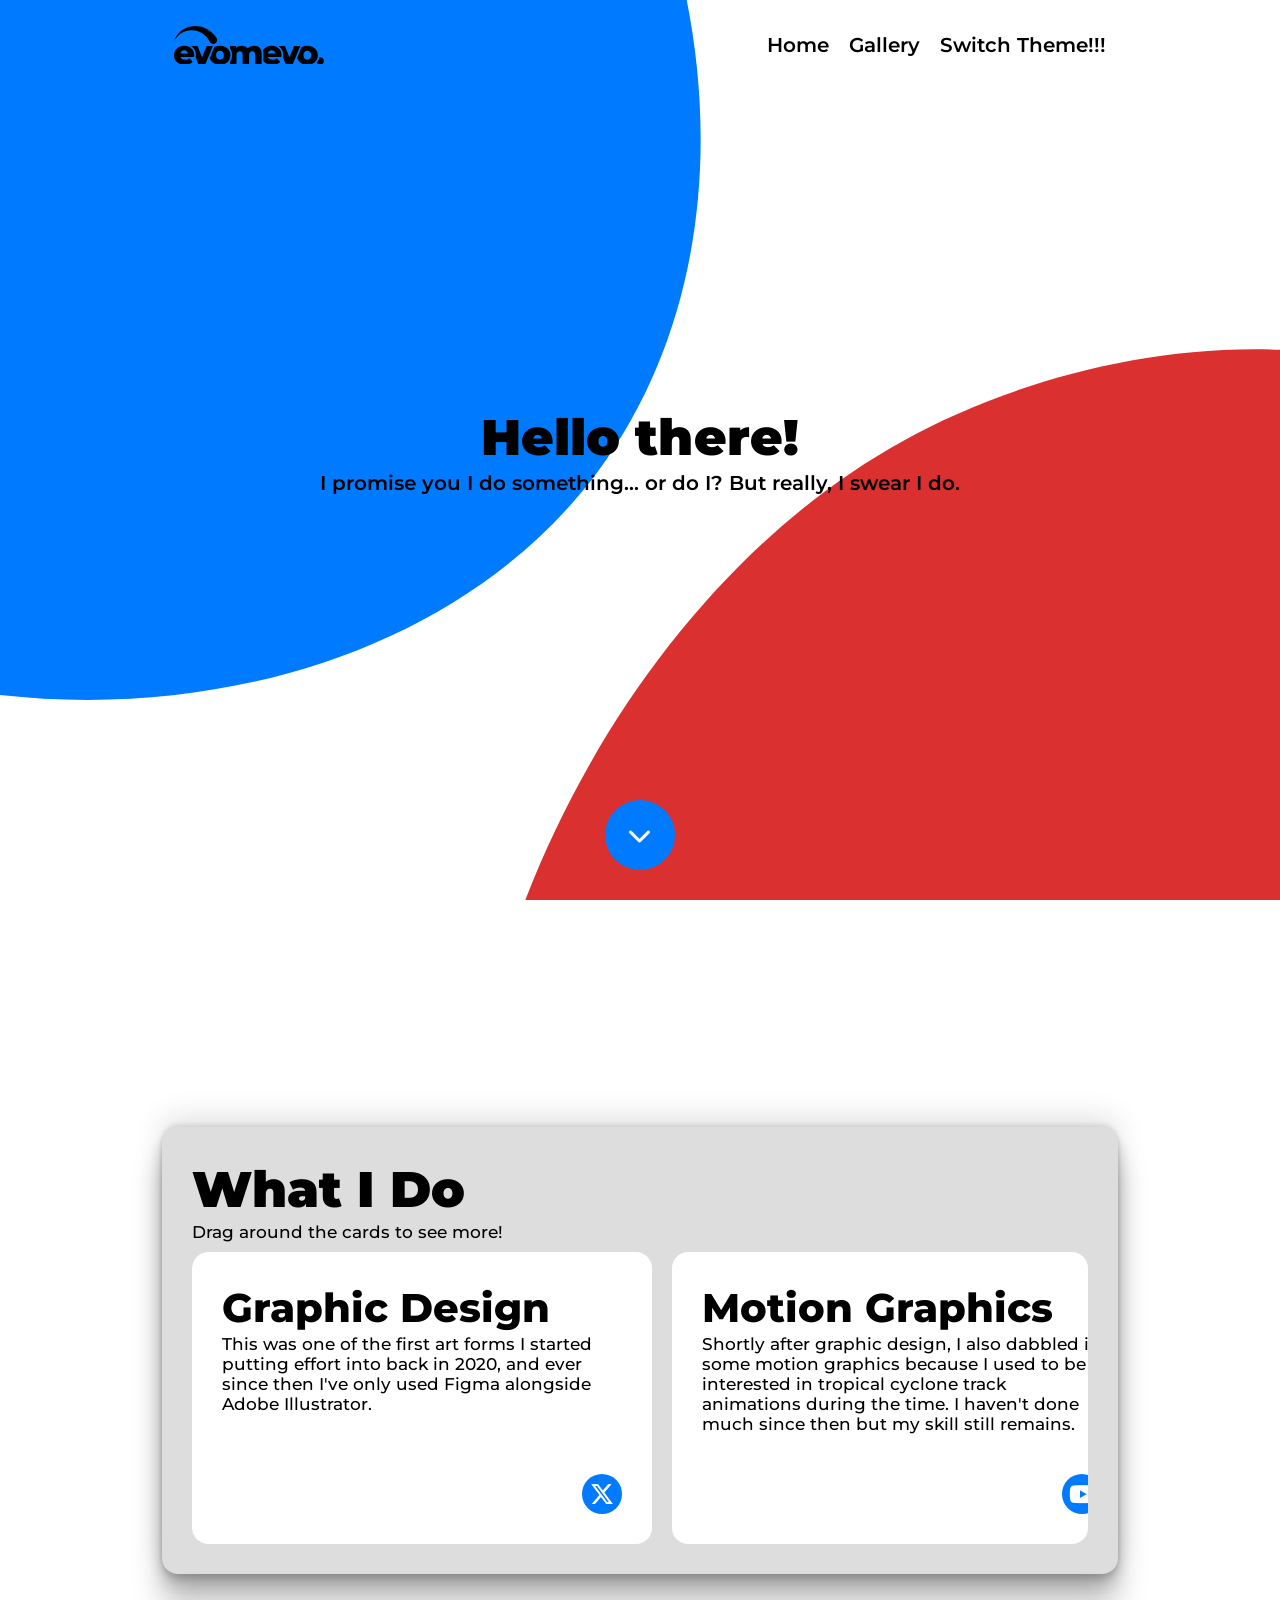
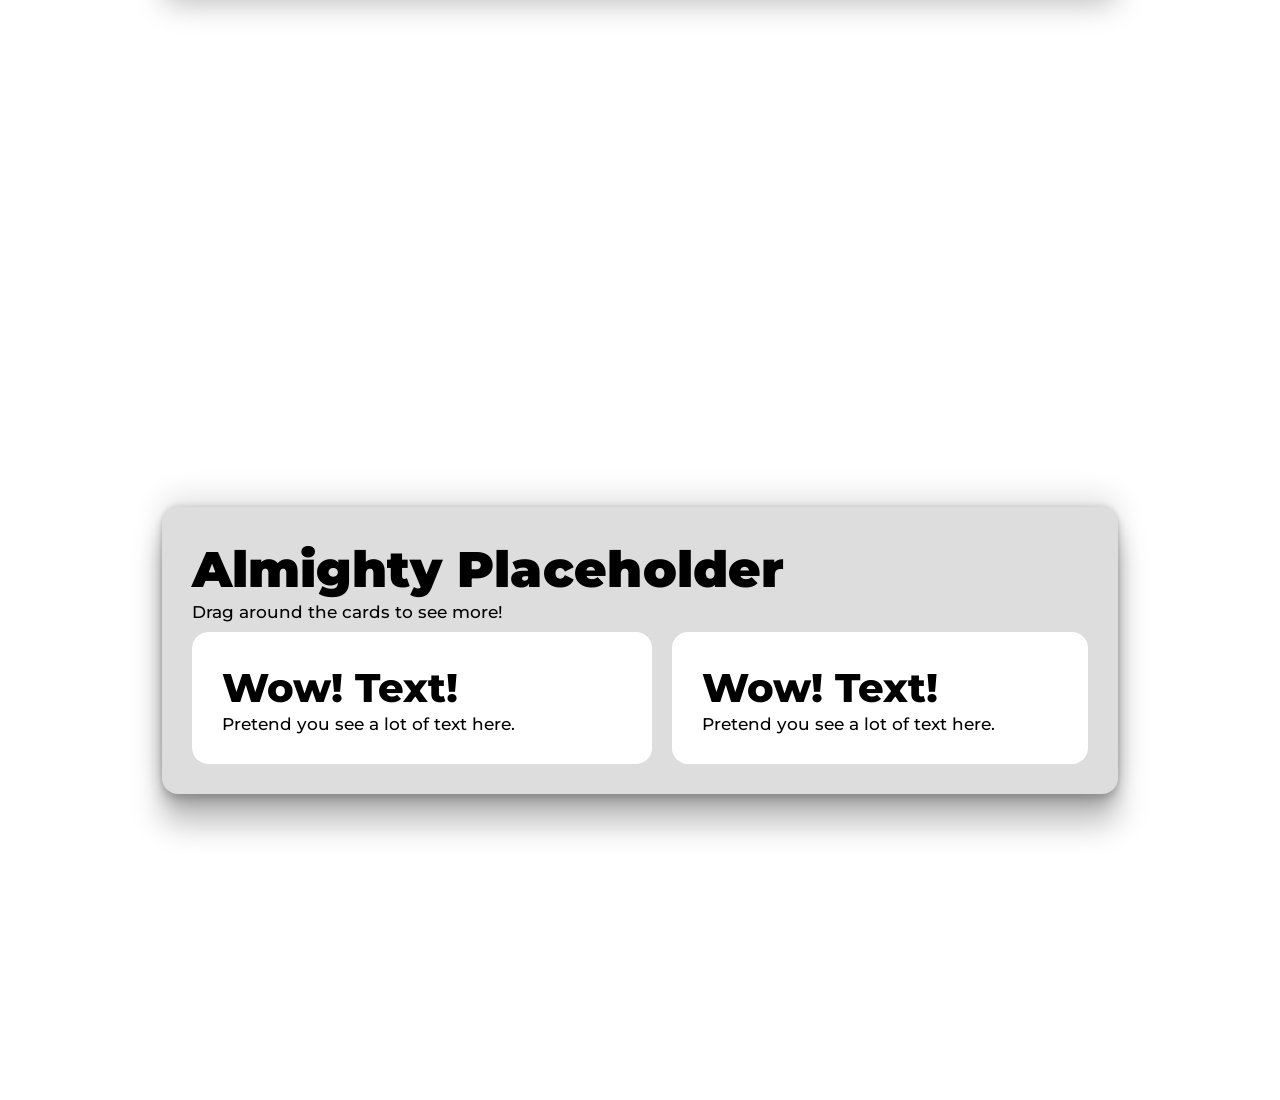
==== commit 7b56c9db: "header changes + tweaks" ====
--- a/index.html
+++ b/index.html
@@ -28,24 +28,32 @@
             <div class="progresscontainer">
                 <div class="progressbar"></div>
             </div>
-            <svg id="headerelem" class="logo" viewBox="0 0 1754 455" xmlns="http://www.w3.org/2000/svg">
-                <path fill-rule="evenodd" clip-rule="evenodd" d="M415.117 179.131C378.117 100.631 294.217 47.7307 207.417 48.7307C120.617 47.9307 36.8175 101.031 0.0175781 179.631C18.7175 112.031 69.6177 54.6307 134.118 25.1307C264.217 -35.4693 420.917 19.8307 496.917 139.831C510.617 160.931 504.517 189.231 483.317 202.831C460.617 217.731 429.417 208.931 417.617 184.531L415.117 179.131Z M1675.4 441.331C1684.2 449.864 1695 454.131 1707.8 454.131C1720.6 454.131 1731.4 449.864 1740.2 441.331C1749 432.797 1753.4 421.997 1753.4 408.931C1753.4 395.331 1749 384.531 1740.2 376.531C1731.4 368.264 1720.6 364.131 1707.8 364.131C1705.11 364.131 1702.51 364.313 1700 364.678C1699.14 370.025 1697.98 375.271 1696.49 380.41C1693.42 391.048 1689 401.106 1683.25 410.538C1683.23 410.578 1683.2 410.618 1683.18 410.658C1681.71 413.033 1680.16 415.353 1678.55 417.616C1675.15 422.364 1671.47 426.83 1667.49 431.015C1669.53 434.759 1672.17 438.198 1675.4 441.331Z M1496.17 439.731C1514.57 449.331 1535.64 454.131 1559.37 454.131C1583.1 454.131 1604.17 449.331 1622.57 439.731C1641.24 430.131 1655.77 416.931 1666.17 400.131C1676.57 383.064 1681.77 363.597 1681.77 341.731C1681.77 320.131 1676.57 300.931 1666.17 284.131C1655.77 267.064 1641.24 253.864 1622.57 244.531C1604.17 234.931 1583.1 230.131 1559.37 230.131C1535.64 230.131 1514.57 234.931 1496.17 244.531C1494.49 245.384 1492.84 246.269 1491.22 247.187L1440.28 370.437C1442.87 381.033 1446.96 390.93 1452.57 400.131C1463.24 416.931 1477.77 430.131 1496.17 439.731ZM1591.77 380.131C1583.24 389.197 1572.44 393.731 1559.37 393.731C1546.57 393.731 1535.77 389.197 1526.97 380.131C1518.17 371.064 1513.77 358.264 1513.77 341.731C1513.77 325.464 1518.17 312.931 1526.97 304.131C1535.77 295.064 1546.57 290.531 1559.37 290.531C1572.44 290.531 1583.24 295.064 1591.77 304.131C1600.57 312.931 1604.97 325.464 1604.97 341.731C1604.97 358.264 1600.57 371.064 1591.77 380.131Z M1349.58 366.131L1297.58 233.731H1222.81C1237.23 243.455 1249.21 255.97 1258.61 271.143C1271.41 291.512 1277.25 315.653 1277.25 342.531C1277.25 345.836 1277.08 349.431 1276.79 353.265C1276.52 356.808 1276.24 360.102 1275.97 363.141L1275.4 369.39L1308.78 450.531H1387.18L1476.78 233.731H1404.38L1349.58 366.131Z M1149.25 454.131C1123.65 454.131 1101.25 449.331 1082.05 439.731C1067.11 431.944 1054.74 421.998 1044.94 409.893V326.531C1044.94 310.394 1043.12 295.397 1039.07 281.896C1049.32 266.156 1062.98 253.701 1080.05 244.531C1098.18 234.931 1118.58 230.131 1141.25 230.131C1162.58 230.131 1182.05 234.531 1199.65 243.331C1217.25 252.131 1231.25 264.931 1241.65 281.731C1252.05 298.264 1257.25 318.531 1257.25 342.531C1257.25 345.197 1257.11 348.264 1256.85 351.731C1256.58 355.197 1256.31 358.397 1256.05 361.331H1098.45C1100.75 369.189 1104.56 375.808 1109.89 381.186L1109.97 381.263L1110.04 381.331C1112.09 383.379 1114.36 385.245 1116.85 386.931C1126.18 393.064 1137.78 396.131 1151.65 396.131C1162.31 396.131 1171.38 394.664 1178.85 391.731C1184.65 389.331 1190.37 386.031 1196.02 381.831C1196.24 381.665 1196.47 381.499 1196.69 381.331C1198.35 380.075 1200 378.742 1201.65 377.331L1241.65 418.931C1238.46 422.483 1235.05 425.766 1231.41 428.781L1231.35 428.83C1229.94 429.999 1228.5 431.127 1227.02 432.215C1226.95 432.264 1226.88 432.313 1226.82 432.362C1206.98 446.875 1181.12 454.131 1149.25 454.131ZM1112.05 294.131C1120.05 287.464 1129.91 284.131 1141.65 284.131C1153.38 284.131 1163.11 287.464 1170.85 294.131C1173.43 296.281 1175.7 298.681 1177.67 301.331C1177.99 301.762 1178.31 302.199 1178.61 302.643C1182.23 307.935 1184.71 314.164 1186.05 321.331H1097.25C1098.69 313.563 1101.42 306.896 1105.44 301.331C1105.5 301.248 1105.56 301.166 1105.62 301.084C1107.49 298.532 1109.63 296.214 1112.05 294.131Z M937.344 230.131C954.144 230.131 969.078 233.597 982.144 240.531C995.477 247.197 1005.88 257.597 1013.34 271.731C1021.08 285.864 1024.94 304.131 1024.94 326.531V450.531H948.944V338.931C948.944 323.464 946.011 312.264 940.144 305.331C934.278 298.131 926.277 294.531 916.144 294.531C905.211 294.531 896.144 298.397 888.944 306.131C881.744 313.864 878.144 326.131 878.144 342.931V450.531H802.144V338.931C802.144 323.464 799.211 312.264 793.344 305.331C787.478 298.131 779.478 294.531 769.344 294.531C758.144 294.531 748.944 298.397 741.744 306.131C734.544 313.864 730.944 326.131 730.944 342.931V450.531H654.944V419.765C657.13 416.838 659.197 413.803 661.144 410.658L661.181 410.598L661.217 410.538C673.706 390.045 679.739 366.912 679.739 341.731C679.739 316.796 673.695 293.904 661.182 273.665C659.225 270.457 657.145 267.366 654.944 264.391V233.731H727.344V256.131C733.028 250.264 739.341 245.406 746.285 241.556C746.636 241.361 746.99 241.169 747.344 240.979C750.175 239.465 753.108 238.116 756.144 236.931C767.344 232.397 779.344 230.131 792.144 230.131C806.811 230.131 820.144 232.931 832.144 238.531C837.511 240.981 842.444 243.992 846.943 247.565C847.536 248.036 848.122 248.517 848.7 249.008C853.759 253.302 858.24 258.343 862.144 264.131C866.144 259.131 870.642 254.658 875.638 250.713C875.964 250.455 876.292 250.201 876.622 249.948C882.027 245.807 888.002 242.268 894.544 239.331C907.611 233.197 921.877 230.131 937.344 230.131Z M474.139 439.731C492.539 449.331 513.606 454.131 537.339 454.131C561.072 454.131 582.139 449.331 600.539 439.731C619.206 430.131 633.739 416.931 644.139 400.131C654.539 383.064 659.739 363.597 659.739 341.731C659.739 320.131 654.539 300.931 644.139 284.131C633.739 267.064 619.206 253.864 600.539 244.531C582.139 234.931 561.072 230.131 537.339 230.131C513.606 230.131 492.539 234.931 474.139 244.531C473.188 245.013 472.248 245.506 471.318 246.008L418.881 372.887C421.481 382.562 425.367 391.643 430.539 400.131C441.206 416.931 455.739 430.131 474.139 439.731ZM569.739 380.131C561.206 389.197 550.406 393.731 537.339 393.731C524.539 393.731 513.739 389.197 504.939 380.131C496.139 371.064 491.739 358.264 491.739 341.731C491.739 325.464 496.139 312.931 504.939 304.131C513.739 295.064 524.539 290.531 537.339 290.531C550.406 290.531 561.206 295.064 569.739 304.131C578.539 312.931 582.939 325.464 582.939 341.731C582.939 358.264 578.539 371.064 569.739 380.131Z M127.218 454.131C101.618 454.131 79.2176 449.331 60.0176 439.731C41.0843 429.864 26.2843 416.531 15.6176 399.731C5.21761 382.664 0.0175781 363.331 0.0175781 341.731C0.0175781 320.131 5.21761 300.931 15.6176 284.131C26.0176 267.331 40.1509 254.131 58.0176 244.531C76.1509 234.931 96.5509 230.131 119.218 230.131C140.551 230.131 160.018 234.531 177.618 243.331C195.217 252.131 209.217 264.931 219.617 281.731C230.017 298.264 235.217 318.531 235.217 342.531C235.217 345.198 235.084 348.264 234.817 351.731C234.551 355.198 234.284 358.398 234.017 361.331H76.4175C79.6175 372.264 85.7509 380.798 94.8175 386.931C104.151 393.064 115.751 396.131 129.618 396.131C140.284 396.131 149.351 394.664 156.818 391.731C164.551 388.531 172.151 383.731 179.617 377.331L219.617 418.931C198.551 442.398 167.751 454.131 127.218 454.131ZM119.618 284.131C107.884 284.131 98.0175 287.464 90.0175 294.131C82.2842 300.798 77.3508 309.864 75.2175 321.331H164.018C161.884 309.864 156.818 300.798 148.818 294.131C141.084 287.464 131.351 284.131 119.618 284.131Z M327.552 366.131L275.552 233.731H200.782C215.204 243.455 227.181 255.97 236.585 271.143C249.379 291.513 255.217 315.653 255.217 342.531C255.217 345.836 255.053 349.431 254.758 353.265C254.486 356.808 254.212 360.101 253.935 363.142L253.367 369.39L286.751 450.531H365.151L454.751 233.731H382.351L327.552 366.131Z"/>
-            </svg>
-            <div class="navbar">
-                <a aria-label="Goes to Home Page (Disabled)" id="headerelem"><p>Home</p></a>
-                <a aria-label="Goes to Gallery" class="gallery" id="headerelem"><p>Gallery</p></a>
-                <a aria-label="Theme switch" class="themeswitch" id="headerelem"><p>Switch Theme!!!</p></a>
-            </div>
-            <div class="hamburger">
-                <span id="headerelem" class="bar"></span>
-                <span id="headerelem" class="bar"></span>
-                <span id="headerelem" class="bar"></span>
+            <div class="babaji">
+                <svg id="headerelem" class="logo" viewBox="0 0 1754 455" xmlns="http://www.w3.org/2000/svg">
+                    <path fill-rule="evenodd" clip-rule="evenodd" d="M415.117 179.131C378.117 100.631 294.217 47.7307 207.417 48.7307C120.617 47.9307 36.8175 101.031 0.0175781 179.631C18.7175 112.031 69.6177 54.6307 134.118 25.1307C264.217 -35.4693 420.917 19.8307 496.917 139.831C510.617 160.931 504.517 189.231 483.317 202.831C460.617 217.731 429.417 208.931 417.617 184.531L415.117 179.131Z M1675.4 441.331C1684.2 449.864 1695 454.131 1707.8 454.131C1720.6 454.131 1731.4 449.864 1740.2 441.331C1749 432.797 1753.4 421.997 1753.4 408.931C1753.4 395.331 1749 384.531 1740.2 376.531C1731.4 368.264 1720.6 364.131 1707.8 364.131C1705.11 364.131 1702.51 364.313 1700 364.678C1699.14 370.025 1697.98 375.271 1696.49 380.41C1693.42 391.048 1689 401.106 1683.25 410.538C1683.23 410.578 1683.2 410.618 1683.18 410.658C1681.71 413.033 1680.16 415.353 1678.55 417.616C1675.15 422.364 1671.47 426.83 1667.49 431.015C1669.53 434.759 1672.17 438.198 1675.4 441.331Z M1496.17 439.731C1514.57 449.331 1535.64 454.131 1559.37 454.131C1583.1 454.131 1604.17 449.331 1622.57 439.731C1641.24 430.131 1655.77 416.931 1666.17 400.131C1676.57 383.064 1681.77 363.597 1681.77 341.731C1681.77 320.131 1676.57 300.931 1666.17 284.131C1655.77 267.064 1641.24 253.864 1622.57 244.531C1604.17 234.931 1583.1 230.131 1559.37 230.131C1535.64 230.131 1514.57 234.931 1496.17 244.531C1494.49 245.384 1492.84 246.269 1491.22 247.187L1440.28 370.437C1442.87 381.033 1446.96 390.93 1452.57 400.131C1463.24 416.931 1477.77 430.131 1496.17 439.731ZM1591.77 380.131C1583.24 389.197 1572.44 393.731 1559.37 393.731C1546.57 393.731 1535.77 389.197 1526.97 380.131C1518.17 371.064 1513.77 358.264 1513.77 341.731C1513.77 325.464 1518.17 312.931 1526.97 304.131C1535.77 295.064 1546.57 290.531 1559.37 290.531C1572.44 290.531 1583.24 295.064 1591.77 304.131C1600.57 312.931 1604.97 325.464 1604.97 341.731C1604.97 358.264 1600.57 371.064 1591.77 380.131Z M1349.58 366.131L1297.58 233.731H1222.81C1237.23 243.455 1249.21 255.97 1258.61 271.143C1271.41 291.512 1277.25 315.653 1277.25 342.531C1277.25 345.836 1277.08 349.431 1276.79 353.265C1276.52 356.808 1276.24 360.102 1275.97 363.141L1275.4 369.39L1308.78 450.531H1387.18L1476.78 233.731H1404.38L1349.58 366.131Z M1149.25 454.131C1123.65 454.131 1101.25 449.331 1082.05 439.731C1067.11 431.944 1054.74 421.998 1044.94 409.893V326.531C1044.94 310.394 1043.12 295.397 1039.07 281.896C1049.32 266.156 1062.98 253.701 1080.05 244.531C1098.18 234.931 1118.58 230.131 1141.25 230.131C1162.58 230.131 1182.05 234.531 1199.65 243.331C1217.25 252.131 1231.25 264.931 1241.65 281.731C1252.05 298.264 1257.25 318.531 1257.25 342.531C1257.25 345.197 1257.11 348.264 1256.85 351.731C1256.58 355.197 1256.31 358.397 1256.05 361.331H1098.45C1100.75 369.189 1104.56 375.808 1109.89 381.186L1109.97 381.263L1110.04 381.331C1112.09 383.379 1114.36 385.245 1116.85 386.931C1126.18 393.064 1137.78 396.131 1151.65 396.131C1162.31 396.131 1171.38 394.664 1178.85 391.731C1184.65 389.331 1190.37 386.031 1196.02 381.831C1196.24 381.665 1196.47 381.499 1196.69 381.331C1198.35 380.075 1200 378.742 1201.65 377.331L1241.65 418.931C1238.46 422.483 1235.05 425.766 1231.41 428.781L1231.35 428.83C1229.94 429.999 1228.5 431.127 1227.02 432.215C1226.95 432.264 1226.88 432.313 1226.82 432.362C1206.98 446.875 1181.12 454.131 1149.25 454.131ZM1112.05 294.131C1120.05 287.464 1129.91 284.131 1141.65 284.131C1153.38 284.131 1163.11 287.464 1170.85 294.131C1173.43 296.281 1175.7 298.681 1177.67 301.331C1177.99 301.762 1178.31 302.199 1178.61 302.643C1182.23 307.935 1184.71 314.164 1186.05 321.331H1097.25C1098.69 313.563 1101.42 306.896 1105.44 301.331C1105.5 301.248 1105.56 301.166 1105.62 301.084C1107.49 298.532 1109.63 296.214 1112.05 294.131Z M937.344 230.131C954.144 230.131 969.078 233.597 982.144 240.531C995.477 247.197 1005.88 257.597 1013.34 271.731C1021.08 285.864 1024.94 304.131 1024.94 326.531V450.531H948.944V338.931C948.944 323.464 946.011 312.264 940.144 305.331C934.278 298.131 926.277 294.531 916.144 294.531C905.211 294.531 896.144 298.397 888.944 306.131C881.744 313.864 878.144 326.131 878.144 342.931V450.531H802.144V338.931C802.144 323.464 799.211 312.264 793.344 305.331C787.478 298.131 779.478 294.531 769.344 294.531C758.144 294.531 748.944 298.397 741.744 306.131C734.544 313.864 730.944 326.131 730.944 342.931V450.531H654.944V419.765C657.13 416.838 659.197 413.803 661.144 410.658L661.181 410.598L661.217 410.538C673.706 390.045 679.739 366.912 679.739 341.731C679.739 316.796 673.695 293.904 661.182 273.665C659.225 270.457 657.145 267.366 654.944 264.391V233.731H727.344V256.131C733.028 250.264 739.341 245.406 746.285 241.556C746.636 241.361 746.99 241.169 747.344 240.979C750.175 239.465 753.108 238.116 756.144 236.931C767.344 232.397 779.344 230.131 792.144 230.131C806.811 230.131 820.144 232.931 832.144 238.531C837.511 240.981 842.444 243.992 846.943 247.565C847.536 248.036 848.122 248.517 848.7 249.008C853.759 253.302 858.24 258.343 862.144 264.131C866.144 259.131 870.642 254.658 875.638 250.713C875.964 250.455 876.292 250.201 876.622 249.948C882.027 245.807 888.002 242.268 894.544 239.331C907.611 233.197 921.877 230.131 937.344 230.131Z M474.139 439.731C492.539 449.331 513.606 454.131 537.339 454.131C561.072 454.131 582.139 449.331 600.539 439.731C619.206 430.131 633.739 416.931 644.139 400.131C654.539 383.064 659.739 363.597 659.739 341.731C659.739 320.131 654.539 300.931 644.139 284.131C633.739 267.064 619.206 253.864 600.539 244.531C582.139 234.931 561.072 230.131 537.339 230.131C513.606 230.131 492.539 234.931 474.139 244.531C473.188 245.013 472.248 245.506 471.318 246.008L418.881 372.887C421.481 382.562 425.367 391.643 430.539 400.131C441.206 416.931 455.739 430.131 474.139 439.731ZM569.739 380.131C561.206 389.197 550.406 393.731 537.339 393.731C524.539 393.731 513.739 389.197 504.939 380.131C496.139 371.064 491.739 358.264 491.739 341.731C491.739 325.464 496.139 312.931 504.939 304.131C513.739 295.064 524.539 290.531 537.339 290.531C550.406 290.531 561.206 295.064 569.739 304.131C578.539 312.931 582.939 325.464 582.939 341.731C582.939 358.264 578.539 371.064 569.739 380.131Z M127.218 454.131C101.618 454.131 79.2176 449.331 60.0176 439.731C41.0843 429.864 26.2843 416.531 15.6176 399.731C5.21761 382.664 0.0175781 363.331 0.0175781 341.731C0.0175781 320.131 5.21761 300.931 15.6176 284.131C26.0176 267.331 40.1509 254.131 58.0176 244.531C76.1509 234.931 96.5509 230.131 119.218 230.131C140.551 230.131 160.018 234.531 177.618 243.331C195.217 252.131 209.217 264.931 219.617 281.731C230.017 298.264 235.217 318.531 235.217 342.531C235.217 345.198 235.084 348.264 234.817 351.731C234.551 355.198 234.284 358.398 234.017 361.331H76.4175C79.6175 372.264 85.7509 380.798 94.8175 386.931C104.151 393.064 115.751 396.131 129.618 396.131C140.284 396.131 149.351 394.664 156.818 391.731C164.551 388.531 172.151 383.731 179.617 377.331L219.617 418.931C198.551 442.398 167.751 454.131 127.218 454.131ZM119.618 284.131C107.884 284.131 98.0175 287.464 90.0175 294.131C82.2842 300.798 77.3508 309.864 75.2175 321.331H164.018C161.884 309.864 156.818 300.798 148.818 294.131C141.084 287.464 131.351 284.131 119.618 284.131Z M327.552 366.131L275.552 233.731H200.782C215.204 243.455 227.181 255.97 236.585 271.143C249.379 291.513 255.217 315.653 255.217 342.531C255.217 345.836 255.053 349.431 254.758 353.265C254.486 356.808 254.212 360.101 253.935 363.142L253.367 369.39L286.751 450.531H365.151L454.751 233.731H382.351L327.552 366.131Z"/>
+                </svg>
+                <div class="navbar">
+                    <ul>
+                        <li><a aria-label="Goes to Home Page (Disabled)" id="headerelem"><h4>Home</h4></a></li>
+                    </ul>
+                    <ul>
+                        <li><a aria-label="Goes to Gallery" class="gallery" id="headerelem"><h4>Gallery</h4></a></li>
+                    </ul>
+                    <ul>
+                        <li><a aria-label="Theme switch" class="themeswitch" id="headerelem"><h4>Switch Theme!!!</h4></a></li>
+                    </ul>
+                </div>
+                <div class="hamburger">
+                    <span id="headerelem" class="bar"></span>
+                    <span id="headerelem" class="bar"></span>
+                    <span id="headerelem" class="bar"></span>
+                </div>
             </div>
         </header>
         <div class="hamburgermenu">
-            <a aria-label="Goes to Home Page (Disabled)"><p>Home</p></a>
-            <a aria-label="Goes to Gallery" class="gallery"><p>Gallery</p></a>
-            <a aria-label="Theme switch" class="themeswitch"><p>Switch Theme!!!</p></a>
+            <a aria-label="Goes to Home Page (Disabled)"><h4>Home</h4></a>
+            <a aria-label="Goes to Gallery" class="gallery"><h4>Gallery</h4></a>
+            <a aria-label="Theme switch" class="themeswitch"><h4>Switch Theme!!!</h4></a>
         </div>
         <div class="bgimg">
             <div class ="hero">
--- a/style.css
+++ b/style.css
@@ -49,22 +49,43 @@
     font-size: 17px;
     font-weight: 500;
 }
+ul {
+    display: table;
+    margin: 0;
+}
+.navbar ul {
+    padding: 0;
+    list-style: none;
+}
+li {
+    position: relative;
+}
 a {
     color: var(--other);
     text-decoration: none;
     cursor: pointer;
 }
+.wrapper a:after, .navbar a:after {
+    background: none repeat scroll 0 0 transparent;
+    bottom: 0;
+    content: "";
+    display: flex;
+    height: 2px;
+    position: absolute;
+    background-color: var(--other);
+    width: 0;
+    transition: width 0.3s ease 0s, background-color .5s cubic-bezier(0, 0, 0, 1);
+}
+.wrapper a:hover:after, .navbar a:hover:after {
+    width: 100%; 
+    left: 0; 
+}
 header {
     overflow: hidden;
     position: fixed;
-    display: flex;
-    align-items: center;
-    flex-direction: row;
-    justify-content: space-between;
     top: 0;
     left: 0;
     right: 0;
-    padding: 10px 13%;
     margin: 10px;
     border-radius: 1rem;
     background-color: #ffffff00;
@@ -79,6 +100,14 @@
 }
 header.active {
     top: calc(var(--header-height) * -1);
+    transition: .5s cubic-bezier(0, 0, 0, 1);
+}
+.babaji {
+    display: flex;
+    align-items: center;
+    flex-direction: row;
+    justify-content: space-between;
+    padding: 0 13% 10px 13%;
     transition: .5s cubic-bezier(0, 0, 0, 1);
 }
 .blackenter {
@@ -107,12 +136,9 @@
     transition: all .25s ease-in-out;
 }
 .progresscontainer {
-    overflow: hidden;
-    position: absolute;
-    top: 0;
-    left: 0;
-    width: 100%;
+    width: calc(100% - 30px);
     height: 5px;
+    margin: 5px 0 0 15px;
 }
 .progressbar {
     height: 100%;
@@ -137,6 +163,9 @@
     gap: 20px;
 }
 .navbar a {
+    display: flex;
+    align-items: center;
+    height: 50px;
     color: var(--other);
     transition: .5s cubic-bezier(0, 0, 0, 1);
 }
@@ -174,7 +203,7 @@
     transform: translateY(8px) rotate(45deg);
 }
 .hamburger.active .bar:nth-child(2) {
-    opacity: 0;
+    transform: rotate(45deg);
 }
 .hamburger.active .bar:nth-child(3) {
     transform: translateY(-8px) rotate(-45deg);
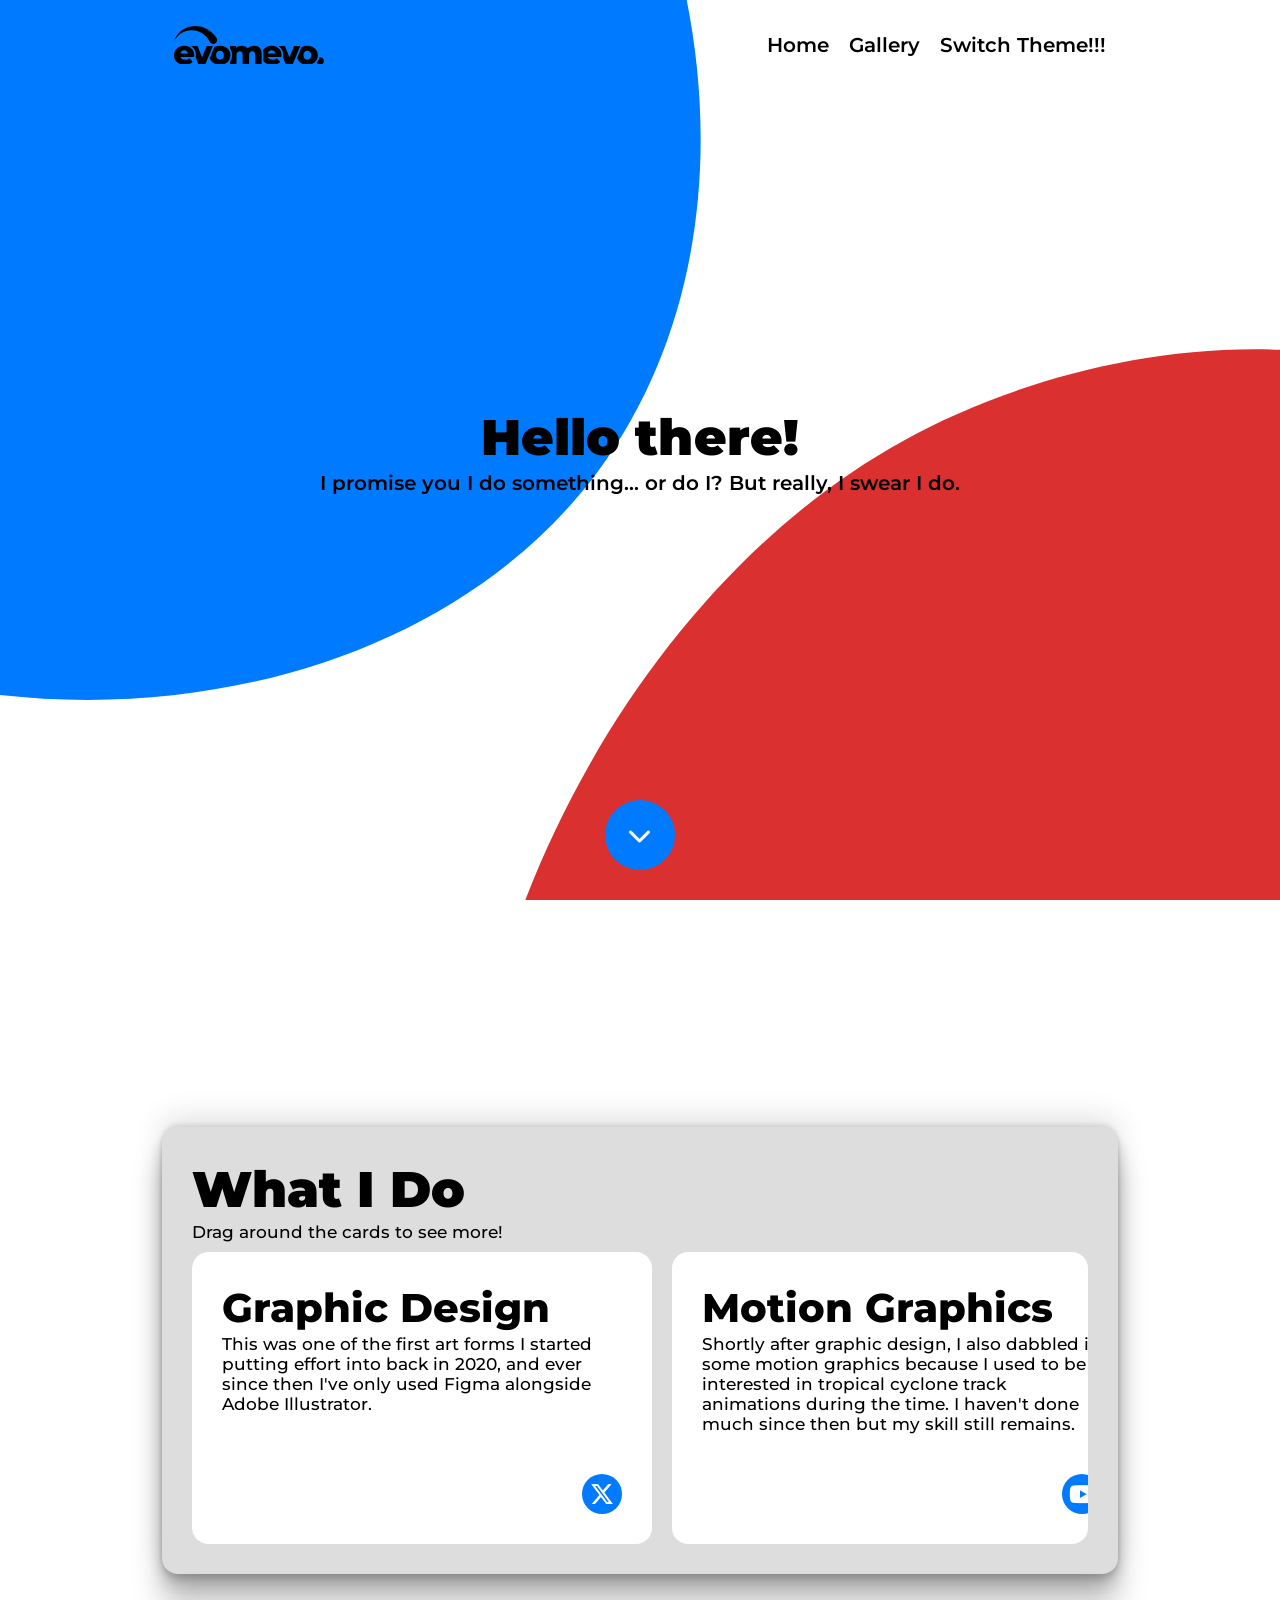
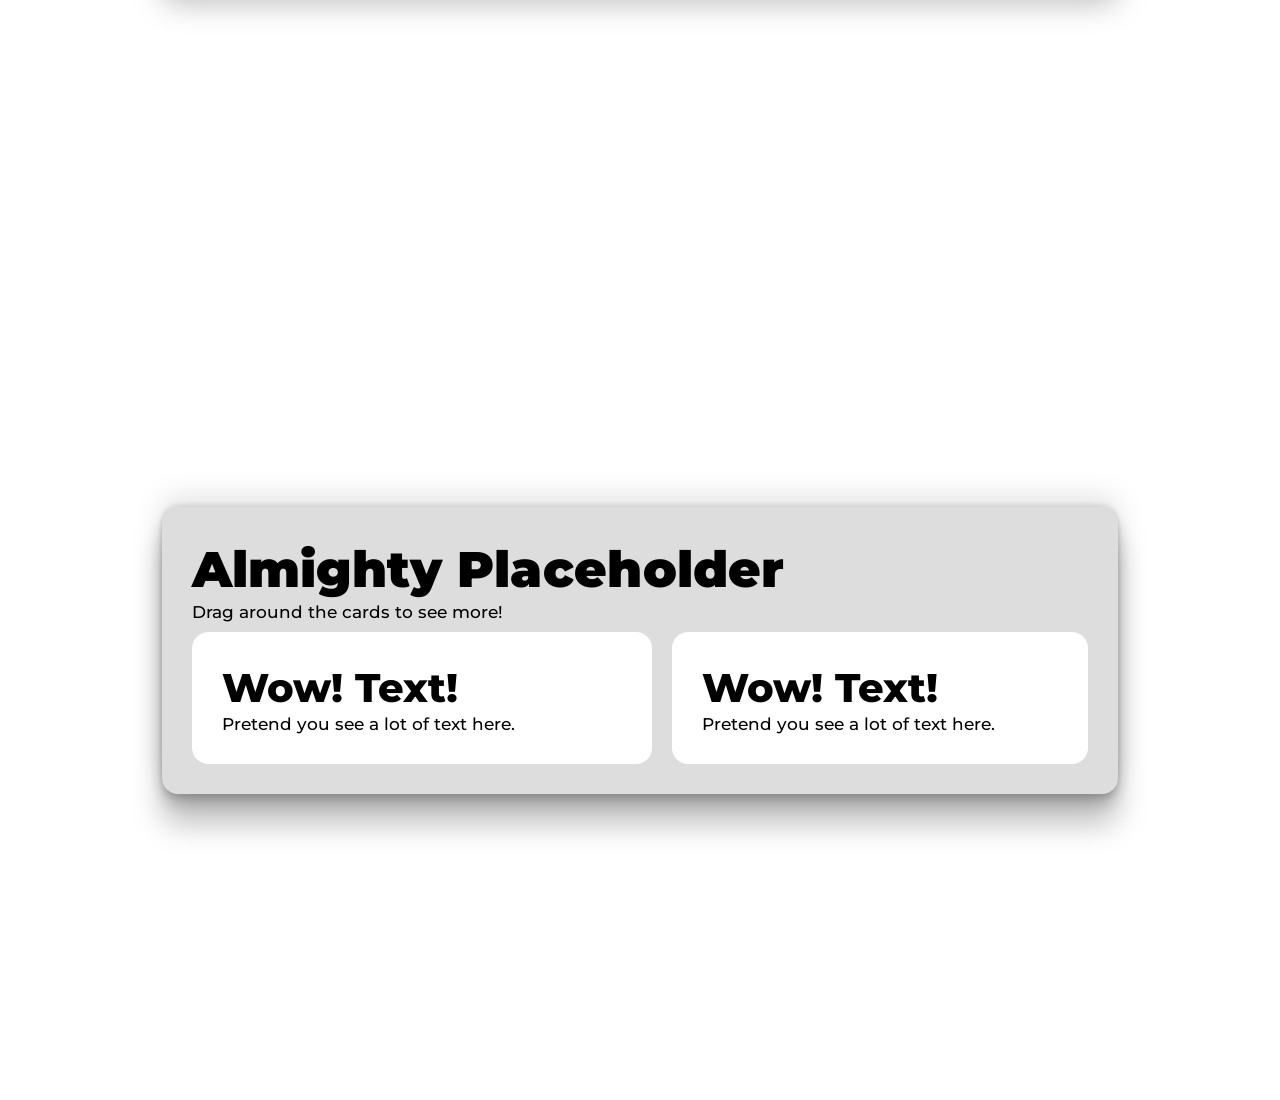
==== commit 9f8fbcdc: "change button hover effect" ====
--- a/index.html
+++ b/index.html
@@ -35,11 +35,7 @@
                 <div class="navbar">
                     <ul>
                         <li><a aria-label="Goes to Home Page (Disabled)" id="headerelem"><h4>Home</h4></a></li>
-                    </ul>
-                    <ul>
                         <li><a aria-label="Goes to Gallery" class="gallery" id="headerelem"><h4>Gallery</h4></a></li>
-                    </ul>
-                    <ul>
                         <li><a aria-label="Theme switch" class="themeswitch" id="headerelem"><h4>Switch Theme!!!</h4></a></li>
                     </ul>
                 </div>
@@ -60,7 +56,7 @@
                 <h1>Hello there!</h1>
                 <h4>I promise you I do something... or do I? But really, I swear I do.</h4>
             </div>
-            <a href="#scroll" class="hover round button boop"><i class="fa-solid fa-chevron-down fa-xl noselect";"></i></a>
+            <a href="#scroll" class="round button boop"><i class="fa-solid fa-chevron-down fa-xl noselect";"></i></a>
             <svg class="test158" preserveAspectRatio="xMidYMid slice" viewBox="10 10 80 80">
                 <defs>
                     <style>
@@ -95,12 +91,12 @@
                         <div class ="card wrapperelem">
                             <h2 class="noselect">Graphic Design</h2>
                             <p class="noselect bottomcardelem">This was one of the first art forms I started putting effort into back in 2020, and ever since then I've only used Figma alongside Adobe Illustrator.</p>
-                            <a href="https://x.com/i/user/1380018110170689537" class="hover absolutepos small round button accentcolor"><i class="fa-brands fa-x-twitter fa-xl noselect";"></i></a>
+                            <a href="https://x.com/i/user/1380018110170689537" class="absolutepos small round button accentcolor"><i class="fa-brands fa-x-twitter fa-xl noselect";"></i></a>
                         </div>
                         <div class ="card wrapperelem">
                             <h2 class="noselect">Motion Graphics</h2>
                             <p class="noselect bottomcardelem">Shortly after graphic design, I also dabbled in some motion graphics because I used to be interested in tropical cyclone track animations during the time. I haven't done much since then but my skill still remains.</p>
-                            <a href="https://www.youtube.com/channel/UC4f2lQTM4xhiYuRLfkSmx8A" class="hover absolutepos small round button accentcolor"><i class="fa-brands fa-youtube fa-xl noselect";"></i></a>
+                            <a href="https://www.youtube.com/channel/UC4f2lQTM4xhiYuRLfkSmx8A" class="absolutepos small round button accentcolor"><i class="fa-brands fa-youtube fa-xl noselect";"></i></a>
                         </div>
                         <div class ="card wrapperelem">
                             <h2 class="noselect">Web Design</h2>
@@ -109,7 +105,7 @@
                         <div class ="card wrapperelem">
                             <h2 class="noselect">Photography</h2>
                             <p class="noselect bottomcardelem">I actually don't remember how i got interested in landscapes in architecture but i started taking pictures back in 2022 and since then ive been posting pictures from time to time on my art account on X. (formerly Twitter)</p>
-                            <a href="https://x.com/i/user/830016742411808768" class="hover absolutepos small round button accentcolor"><i class="fa-brands fa-x-twitter fa-xl noselect";"></i></a>
+                            <a href="https://x.com/i/user/830016742411808768" class="absolutepos small round button accentcolor"><i class="fa-brands fa-x-twitter fa-xl noselect";"></i></a>
                         </div>
                     </div>
                 </div>
--- a/style.css
+++ b/style.css
@@ -13,6 +13,7 @@
     --primarycolor: #ddd;
     --secondarycolor: #fff;
     --accentcolor: #007aff;
+    --darkaccentcolor: #005abb;
     --other: #000;
     font-family: Montserrat;
     background-color: var(--secondarycolor);
@@ -50,10 +51,14 @@
     font-weight: 500;
 }
 ul {
-    display: table;
+    display: flex;
+    flex-direction: column;
+    align-items: flex-start;
     margin: 0;
 }
 .navbar ul {
+    flex-direction: row;
+    gap: 20px;
     padding: 0;
     list-style: none;
 }
@@ -64,8 +69,9 @@
     color: var(--other);
     text-decoration: none;
     cursor: pointer;
-}
-.wrapper a:after, .navbar a:after {
+    transition: .5s cubic-bezier(0, 0, 0, 1);
+}
+ul a:after {
     background: none repeat scroll 0 0 transparent;
     bottom: 0;
     content: "";
@@ -76,7 +82,7 @@
     width: 0;
     transition: width 0.3s ease 0s, background-color .5s cubic-bezier(0, 0, 0, 1);
 }
-.wrapper a:hover:after, .navbar a:hover:after {
+ul a:hover:after {
     width: 100%; 
     left: 0; 
 }
@@ -188,7 +194,6 @@
     display: block;
     width: 23px;
     height: 3px;
-    margin: 5px auto;
     justify-content: center;
     align-items: center;
     background-color: var(--other);
@@ -318,9 +323,13 @@
     background-size: cover;
     background-color: var(--primarycolor);
     border-radius: 1rem;
-    -webkit-transform: translate(0, 0); /* Fallback for older browsers */
-    -webkit-transform: translate3d(0, 0, 0); /* Preferred for hardware acceleration */
-    transform: translate3d(0, 0, 0); /* Standard syntax */
+    box-shadow: rgba(0, 0, 0, 0) 0px 0px 0px, rgba(0, 0, 0, 0) 0px 0px 0px, rgba(0, 0, 0, 0) 0px 0px 0px, rgba(0, 0, 0, 0) 0px 0px 0px, rgba(0, 0, 0, 0) 0px 0px 0px;
+    transition: 1s cubic-bezier(0.25, 3, 0.25, 1);
+}
+.image:hover {
+    transform: scale(1.025);
+    box-shadow: rgba(0, 0, 0, 0.25) 0px 30px 30px, rgba(0, 0, 0, 0.12) 0px -10px 30px, rgba(0, 0, 0, 0.12) 0px 4px 6px, rgba(0, 0, 0, 0.17) 0px 10px 15px, rgba(0, 0, 0, 0.09) 0px -3px 5px;
+    transition: 1s cubic-bezier(0.25, 2, 0.25, 1);
 }
 .image.active {
     margin: 10px 0 0 0;
@@ -372,6 +381,7 @@
     gap: 10px;
 }
 .button {
+    overflow: hidden;
     border-radius: 10rem;
     background-color: var(--accentcolor);
     color: #fff;
@@ -398,8 +408,31 @@
     height: 40px;
     padding: 0;
 }
-.fortnite {
-    animation: colorRotate 2s ease-in-out infinite;
+.button::after {
+    background-color: var(--other);
+    border-radius: 3rem;
+    content: '';
+    display: block;
+    height: 110%;
+    width: 110%;
+    position: absolute;
+    left: 0;
+    top: 0;
+    transform: translate(-95%, -95%);
+    transform-origin: top left;
+    z-index: 0;
+    transition: transform 0.2s ease;
+    will-change: transform;
+}
+.button:hover {
+    background-color: var(--darkaccentcolor);
+    color: var(--secondarycolor);
+}
+.button:hover::after {
+    transform: translate(-5%, -5%);
+}
+.button p, .button i {
+    z-index: 1;
 }
 .wrapperelem {
     background-color: var(--secondarycolor);
@@ -409,15 +442,6 @@
 }
 .shadow {
     box-shadow: rgba(0, 0, 0, 0.25) 0px 30px 30px, rgba(0, 0, 0, 0.12) 0px -10px 30px, rgba(0, 0, 0, 0.12) 0px 4px 6px, rgba(0, 0, 0, 0.17) 0px 10px 15px, rgba(0, 0, 0, 0.09) 0px -3px 5px;
-}
-.hover {
-    box-shadow: rgba(0, 0, 0, 0) 0px 0px 0px, rgba(0, 0, 0, 0) 0px 0px 0px, rgba(0, 0, 0, 0) 0px 0px 0px, rgba(0, 0, 0, 0) 0px 0px 0px, rgba(0, 0, 0, 0) 0px 0px 0px;
-    transition: 1s cubic-bezier(0.25, 3, 0.25, 1);
-}
-.hover:hover {
-    transform: scale(1.025);
-    box-shadow: rgba(0, 0, 0, 0.25) 0px 30px 30px, rgba(0, 0, 0, 0.12) 0px -10px 30px, rgba(0, 0, 0, 0.12) 0px 4px 6px, rgba(0, 0, 0, 0.17) 0px 10px 15px, rgba(0, 0, 0, 0.09) 0px -3px 5px;
-    transition: 1s cubic-bezier(0.25, 2, 0.25, 1);
 }
 .noselect {
     -webkit-user-select: none; /* Safari */
@@ -454,7 +478,11 @@
         visibility: hidden;
     }
     .hamburger {
-        display: block;
+        height: 50px;
+        display: flex;
+        flex-direction: column;
+        justify-content: center;
+        gap: 5px;
     }
     .card {
         min-width: fit-content;
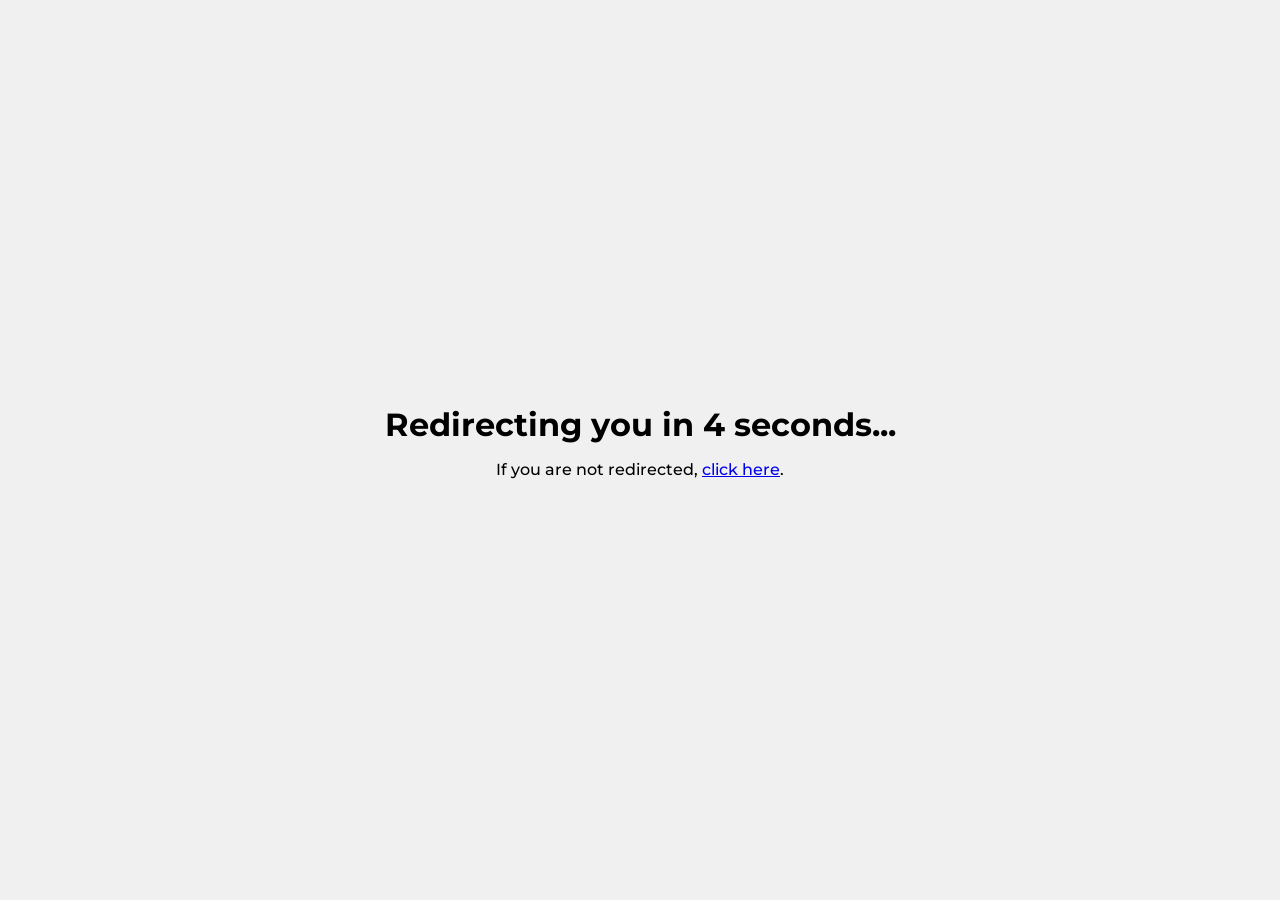
==== commit dbae951d: "index.html" ====
--- a/index.html
+++ b/index.html
@@ -3,130 +3,54 @@
     <head>
         <meta charset="UTF-8">
         <meta name="viewport" content="width=device-width, initial-scale=1.0">
-        <title>Home</title>
-        <meta name="description" content="evo of the mevo">
-        <meta name="viewport" content="width=device-width, initial-scale=1">
         <link rel="preconnect" href="https://fonts.googleapis.com">
         <link rel="preconnect" href="https://fonts.gstatic.com" crossorigin>
         <link href="https://fonts.googleapis.com/css2?family=Montserrat:ital,wght@0,100..900;1,100..900&display=swap" rel="stylesheet">
-        <link rel="stylesheet" href="https://cdnjs.cloudflare.com/ajax/libs/font-awesome/6.4.2/css/all.min.css" integrity="sha512-z3gLpd7yknf1YoNbCzqRKc4qyor8gaKU1qmn+CShxbuBusANI9QpRohGBreCFkKxLhei6S9CQXFEbbKuqLg0DA==" crossorigin="anonymous" referrerpolicy="no-referrer" />
-        <link rel="stylesheet" href="style.css">
-        <link rel="icon" href=""/>
+        <title>Redirect</title>
+        <meta name="description" content="This link will redirect to my actual site, evomevo.pages.dev.">
+        <style>
+            body {
+                display: flex;
+                justify-content: center;
+                align-items: center;
+                height: 100vh;
+                margin: 0;
+                background-color: #f0f0f0;
+                font-family: Montserrat;
+            }
+            h1 {
+                margin: auto;
+            }
+            p {
+                font-weight: 500;
+            }
+            .redirect-message {
+                text-align: center;
+                animation: fadeIn 1.5s ease-in-out;
+            }
+            @keyframes fadeIn {
+                from { opacity: 0; }
+                to { opacity: 1; }
+            }
+        </style>
     </head>
     <body>
-        <div class="blackenter">
-            <svg class="special logo" viewBox="0 0 1754 455" xmlns="http://www.w3.org/2000/svg">
-                <path fill-rule="evenodd" clip-rule="evenodd" d="M415.117 179.131C378.117 100.631 294.217 47.7307 207.417 48.7307C120.617 47.9307 36.8175 101.031 0.0175781 179.631C18.7175 112.031 69.6177 54.6307 134.118 25.1307C264.217 -35.4693 420.917 19.8307 496.917 139.831C510.617 160.931 504.517 189.231 483.317 202.831C460.617 217.731 429.417 208.931 417.617 184.531L415.117 179.131Z M1675.4 441.331C1684.2 449.864 1695 454.131 1707.8 454.131C1720.6 454.131 1731.4 449.864 1740.2 441.331C1749 432.797 1753.4 421.997 1753.4 408.931C1753.4 395.331 1749 384.531 1740.2 376.531C1731.4 368.264 1720.6 364.131 1707.8 364.131C1705.11 364.131 1702.51 364.313 1700 364.678C1699.14 370.025 1697.98 375.271 1696.49 380.41C1693.42 391.048 1689 401.106 1683.25 410.538C1683.23 410.578 1683.2 410.618 1683.18 410.658C1681.71 413.033 1680.16 415.353 1678.55 417.616C1675.15 422.364 1671.47 426.83 1667.49 431.015C1669.53 434.759 1672.17 438.198 1675.4 441.331Z M1496.17 439.731C1514.57 449.331 1535.64 454.131 1559.37 454.131C1583.1 454.131 1604.17 449.331 1622.57 439.731C1641.24 430.131 1655.77 416.931 1666.17 400.131C1676.57 383.064 1681.77 363.597 1681.77 341.731C1681.77 320.131 1676.57 300.931 1666.17 284.131C1655.77 267.064 1641.24 253.864 1622.57 244.531C1604.17 234.931 1583.1 230.131 1559.37 230.131C1535.64 230.131 1514.57 234.931 1496.17 244.531C1494.49 245.384 1492.84 246.269 1491.22 247.187L1440.28 370.437C1442.87 381.033 1446.96 390.93 1452.57 400.131C1463.24 416.931 1477.77 430.131 1496.17 439.731ZM1591.77 380.131C1583.24 389.197 1572.44 393.731 1559.37 393.731C1546.57 393.731 1535.77 389.197 1526.97 380.131C1518.17 371.064 1513.77 358.264 1513.77 341.731C1513.77 325.464 1518.17 312.931 1526.97 304.131C1535.77 295.064 1546.57 290.531 1559.37 290.531C1572.44 290.531 1583.24 295.064 1591.77 304.131C1600.57 312.931 1604.97 325.464 1604.97 341.731C1604.97 358.264 1600.57 371.064 1591.77 380.131Z M1349.58 366.131L1297.58 233.731H1222.81C1237.23 243.455 1249.21 255.97 1258.61 271.143C1271.41 291.512 1277.25 315.653 1277.25 342.531C1277.25 345.836 1277.08 349.431 1276.79 353.265C1276.52 356.808 1276.24 360.102 1275.97 363.141L1275.4 369.39L1308.78 450.531H1387.18L1476.78 233.731H1404.38L1349.58 366.131Z M1149.25 454.131C1123.65 454.131 1101.25 449.331 1082.05 439.731C1067.11 431.944 1054.74 421.998 1044.94 409.893V326.531C1044.94 310.394 1043.12 295.397 1039.07 281.896C1049.32 266.156 1062.98 253.701 1080.05 244.531C1098.18 234.931 1118.58 230.131 1141.25 230.131C1162.58 230.131 1182.05 234.531 1199.65 243.331C1217.25 252.131 1231.25 264.931 1241.65 281.731C1252.05 298.264 1257.25 318.531 1257.25 342.531C1257.25 345.197 1257.11 348.264 1256.85 351.731C1256.58 355.197 1256.31 358.397 1256.05 361.331H1098.45C1100.75 369.189 1104.56 375.808 1109.89 381.186L1109.97 381.263L1110.04 381.331C1112.09 383.379 1114.36 385.245 1116.85 386.931C1126.18 393.064 1137.78 396.131 1151.65 396.131C1162.31 396.131 1171.38 394.664 1178.85 391.731C1184.65 389.331 1190.37 386.031 1196.02 381.831C1196.24 381.665 1196.47 381.499 1196.69 381.331C1198.35 380.075 1200 378.742 1201.65 377.331L1241.65 418.931C1238.46 422.483 1235.05 425.766 1231.41 428.781L1231.35 428.83C1229.94 429.999 1228.5 431.127 1227.02 432.215C1226.95 432.264 1226.88 432.313 1226.82 432.362C1206.98 446.875 1181.12 454.131 1149.25 454.131ZM1112.05 294.131C1120.05 287.464 1129.91 284.131 1141.65 284.131C1153.38 284.131 1163.11 287.464 1170.85 294.131C1173.43 296.281 1175.7 298.681 1177.67 301.331C1177.99 301.762 1178.31 302.199 1178.61 302.643C1182.23 307.935 1184.71 314.164 1186.05 321.331H1097.25C1098.69 313.563 1101.42 306.896 1105.44 301.331C1105.5 301.248 1105.56 301.166 1105.62 301.084C1107.49 298.532 1109.63 296.214 1112.05 294.131Z M937.344 230.131C954.144 230.131 969.078 233.597 982.144 240.531C995.477 247.197 1005.88 257.597 1013.34 271.731C1021.08 285.864 1024.94 304.131 1024.94 326.531V450.531H948.944V338.931C948.944 323.464 946.011 312.264 940.144 305.331C934.278 298.131 926.277 294.531 916.144 294.531C905.211 294.531 896.144 298.397 888.944 306.131C881.744 313.864 878.144 326.131 878.144 342.931V450.531H802.144V338.931C802.144 323.464 799.211 312.264 793.344 305.331C787.478 298.131 779.478 294.531 769.344 294.531C758.144 294.531 748.944 298.397 741.744 306.131C734.544 313.864 730.944 326.131 730.944 342.931V450.531H654.944V419.765C657.13 416.838 659.197 413.803 661.144 410.658L661.181 410.598L661.217 410.538C673.706 390.045 679.739 366.912 679.739 341.731C679.739 316.796 673.695 293.904 661.182 273.665C659.225 270.457 657.145 267.366 654.944 264.391V233.731H727.344V256.131C733.028 250.264 739.341 245.406 746.285 241.556C746.636 241.361 746.99 241.169 747.344 240.979C750.175 239.465 753.108 238.116 756.144 236.931C767.344 232.397 779.344 230.131 792.144 230.131C806.811 230.131 820.144 232.931 832.144 238.531C837.511 240.981 842.444 243.992 846.943 247.565C847.536 248.036 848.122 248.517 848.7 249.008C853.759 253.302 858.24 258.343 862.144 264.131C866.144 259.131 870.642 254.658 875.638 250.713C875.964 250.455 876.292 250.201 876.622 249.948C882.027 245.807 888.002 242.268 894.544 239.331C907.611 233.197 921.877 230.131 937.344 230.131Z M474.139 439.731C492.539 449.331 513.606 454.131 537.339 454.131C561.072 454.131 582.139 449.331 600.539 439.731C619.206 430.131 633.739 416.931 644.139 400.131C654.539 383.064 659.739 363.597 659.739 341.731C659.739 320.131 654.539 300.931 644.139 284.131C633.739 267.064 619.206 253.864 600.539 244.531C582.139 234.931 561.072 230.131 537.339 230.131C513.606 230.131 492.539 234.931 474.139 244.531C473.188 245.013 472.248 245.506 471.318 246.008L418.881 372.887C421.481 382.562 425.367 391.643 430.539 400.131C441.206 416.931 455.739 430.131 474.139 439.731ZM569.739 380.131C561.206 389.197 550.406 393.731 537.339 393.731C524.539 393.731 513.739 389.197 504.939 380.131C496.139 371.064 491.739 358.264 491.739 341.731C491.739 325.464 496.139 312.931 504.939 304.131C513.739 295.064 524.539 290.531 537.339 290.531C550.406 290.531 561.206 295.064 569.739 304.131C578.539 312.931 582.939 325.464 582.939 341.731C582.939 358.264 578.539 371.064 569.739 380.131Z M127.218 454.131C101.618 454.131 79.2176 449.331 60.0176 439.731C41.0843 429.864 26.2843 416.531 15.6176 399.731C5.21761 382.664 0.0175781 363.331 0.0175781 341.731C0.0175781 320.131 5.21761 300.931 15.6176 284.131C26.0176 267.331 40.1509 254.131 58.0176 244.531C76.1509 234.931 96.5509 230.131 119.218 230.131C140.551 230.131 160.018 234.531 177.618 243.331C195.217 252.131 209.217 264.931 219.617 281.731C230.017 298.264 235.217 318.531 235.217 342.531C235.217 345.198 235.084 348.264 234.817 351.731C234.551 355.198 234.284 358.398 234.017 361.331H76.4175C79.6175 372.264 85.7509 380.798 94.8175 386.931C104.151 393.064 115.751 396.131 129.618 396.131C140.284 396.131 149.351 394.664 156.818 391.731C164.551 388.531 172.151 383.731 179.617 377.331L219.617 418.931C198.551 442.398 167.751 454.131 127.218 454.131ZM119.618 284.131C107.884 284.131 98.0175 287.464 90.0175 294.131C82.2842 300.798 77.3508 309.864 75.2175 321.331H164.018C161.884 309.864 156.818 300.798 148.818 294.131C141.084 287.464 131.351 284.131 119.618 284.131Z M327.552 366.131L275.552 233.731H200.782C215.204 243.455 227.181 255.97 236.585 271.143C249.379 291.513 255.217 315.653 255.217 342.531C255.217 345.836 255.053 349.431 254.758 353.265C254.486 356.808 254.212 360.101 253.935 363.142L253.367 369.39L286.751 450.531H365.151L454.751 233.731H382.351L327.552 366.131Z"/>
-            </svg>
+        <div class="redirect-message">
+            <h1>Redirecting you in <span id="countdown">5</span> seconds...</h1>
+            <p>If you are not redirected, <a href="https://evomevo.pages.dev">click here</a>.</p>
         </div>
-        <div class="blackexit">
-            <svg class="special logo" viewBox="0 0 1754 455" xmlns="http://www.w3.org/2000/svg">
-                <path fill-rule="evenodd" clip-rule="evenodd" d="M415.117 179.131C378.117 100.631 294.217 47.7307 207.417 48.7307C120.617 47.9307 36.8175 101.031 0.0175781 179.631C18.7175 112.031 69.6177 54.6307 134.118 25.1307C264.217 -35.4693 420.917 19.8307 496.917 139.831C510.617 160.931 504.517 189.231 483.317 202.831C460.617 217.731 429.417 208.931 417.617 184.531L415.117 179.131Z M1675.4 441.331C1684.2 449.864 1695 454.131 1707.8 454.131C1720.6 454.131 1731.4 449.864 1740.2 441.331C1749 432.797 1753.4 421.997 1753.4 408.931C1753.4 395.331 1749 384.531 1740.2 376.531C1731.4 368.264 1720.6 364.131 1707.8 364.131C1705.11 364.131 1702.51 364.313 1700 364.678C1699.14 370.025 1697.98 375.271 1696.49 380.41C1693.42 391.048 1689 401.106 1683.25 410.538C1683.23 410.578 1683.2 410.618 1683.18 410.658C1681.71 413.033 1680.16 415.353 1678.55 417.616C1675.15 422.364 1671.47 426.83 1667.49 431.015C1669.53 434.759 1672.17 438.198 1675.4 441.331Z M1496.17 439.731C1514.57 449.331 1535.64 454.131 1559.37 454.131C1583.1 454.131 1604.17 449.331 1622.57 439.731C1641.24 430.131 1655.77 416.931 1666.17 400.131C1676.57 383.064 1681.77 363.597 1681.77 341.731C1681.77 320.131 1676.57 300.931 1666.17 284.131C1655.77 267.064 1641.24 253.864 1622.57 244.531C1604.17 234.931 1583.1 230.131 1559.37 230.131C1535.64 230.131 1514.57 234.931 1496.17 244.531C1494.49 245.384 1492.84 246.269 1491.22 247.187L1440.28 370.437C1442.87 381.033 1446.96 390.93 1452.57 400.131C1463.24 416.931 1477.77 430.131 1496.17 439.731ZM1591.77 380.131C1583.24 389.197 1572.44 393.731 1559.37 393.731C1546.57 393.731 1535.77 389.197 1526.97 380.131C1518.17 371.064 1513.77 358.264 1513.77 341.731C1513.77 325.464 1518.17 312.931 1526.97 304.131C1535.77 295.064 1546.57 290.531 1559.37 290.531C1572.44 290.531 1583.24 295.064 1591.77 304.131C1600.57 312.931 1604.97 325.464 1604.97 341.731C1604.97 358.264 1600.57 371.064 1591.77 380.131Z M1349.58 366.131L1297.58 233.731H1222.81C1237.23 243.455 1249.21 255.97 1258.61 271.143C1271.41 291.512 1277.25 315.653 1277.25 342.531C1277.25 345.836 1277.08 349.431 1276.79 353.265C1276.52 356.808 1276.24 360.102 1275.97 363.141L1275.4 369.39L1308.78 450.531H1387.18L1476.78 233.731H1404.38L1349.58 366.131Z M1149.25 454.131C1123.65 454.131 1101.25 449.331 1082.05 439.731C1067.11 431.944 1054.74 421.998 1044.94 409.893V326.531C1044.94 310.394 1043.12 295.397 1039.07 281.896C1049.32 266.156 1062.98 253.701 1080.05 244.531C1098.18 234.931 1118.58 230.131 1141.25 230.131C1162.58 230.131 1182.05 234.531 1199.65 243.331C1217.25 252.131 1231.25 264.931 1241.65 281.731C1252.05 298.264 1257.25 318.531 1257.25 342.531C1257.25 345.197 1257.11 348.264 1256.85 351.731C1256.58 355.197 1256.31 358.397 1256.05 361.331H1098.45C1100.75 369.189 1104.56 375.808 1109.89 381.186L1109.97 381.263L1110.04 381.331C1112.09 383.379 1114.36 385.245 1116.85 386.931C1126.18 393.064 1137.78 396.131 1151.65 396.131C1162.31 396.131 1171.38 394.664 1178.85 391.731C1184.65 389.331 1190.37 386.031 1196.02 381.831C1196.24 381.665 1196.47 381.499 1196.69 381.331C1198.35 380.075 1200 378.742 1201.65 377.331L1241.65 418.931C1238.46 422.483 1235.05 425.766 1231.41 428.781L1231.35 428.83C1229.94 429.999 1228.5 431.127 1227.02 432.215C1226.95 432.264 1226.88 432.313 1226.82 432.362C1206.98 446.875 1181.12 454.131 1149.25 454.131ZM1112.05 294.131C1120.05 287.464 1129.91 284.131 1141.65 284.131C1153.38 284.131 1163.11 287.464 1170.85 294.131C1173.43 296.281 1175.7 298.681 1177.67 301.331C1177.99 301.762 1178.31 302.199 1178.61 302.643C1182.23 307.935 1184.71 314.164 1186.05 321.331H1097.25C1098.69 313.563 1101.42 306.896 1105.44 301.331C1105.5 301.248 1105.56 301.166 1105.62 301.084C1107.49 298.532 1109.63 296.214 1112.05 294.131Z M937.344 230.131C954.144 230.131 969.078 233.597 982.144 240.531C995.477 247.197 1005.88 257.597 1013.34 271.731C1021.08 285.864 1024.94 304.131 1024.94 326.531V450.531H948.944V338.931C948.944 323.464 946.011 312.264 940.144 305.331C934.278 298.131 926.277 294.531 916.144 294.531C905.211 294.531 896.144 298.397 888.944 306.131C881.744 313.864 878.144 326.131 878.144 342.931V450.531H802.144V338.931C802.144 323.464 799.211 312.264 793.344 305.331C787.478 298.131 779.478 294.531 769.344 294.531C758.144 294.531 748.944 298.397 741.744 306.131C734.544 313.864 730.944 326.131 730.944 342.931V450.531H654.944V419.765C657.13 416.838 659.197 413.803 661.144 410.658L661.181 410.598L661.217 410.538C673.706 390.045 679.739 366.912 679.739 341.731C679.739 316.796 673.695 293.904 661.182 273.665C659.225 270.457 657.145 267.366 654.944 264.391V233.731H727.344V256.131C733.028 250.264 739.341 245.406 746.285 241.556C746.636 241.361 746.99 241.169 747.344 240.979C750.175 239.465 753.108 238.116 756.144 236.931C767.344 232.397 779.344 230.131 792.144 230.131C806.811 230.131 820.144 232.931 832.144 238.531C837.511 240.981 842.444 243.992 846.943 247.565C847.536 248.036 848.122 248.517 848.7 249.008C853.759 253.302 858.24 258.343 862.144 264.131C866.144 259.131 870.642 254.658 875.638 250.713C875.964 250.455 876.292 250.201 876.622 249.948C882.027 245.807 888.002 242.268 894.544 239.331C907.611 233.197 921.877 230.131 937.344 230.131Z M474.139 439.731C492.539 449.331 513.606 454.131 537.339 454.131C561.072 454.131 582.139 449.331 600.539 439.731C619.206 430.131 633.739 416.931 644.139 400.131C654.539 383.064 659.739 363.597 659.739 341.731C659.739 320.131 654.539 300.931 644.139 284.131C633.739 267.064 619.206 253.864 600.539 244.531C582.139 234.931 561.072 230.131 537.339 230.131C513.606 230.131 492.539 234.931 474.139 244.531C473.188 245.013 472.248 245.506 471.318 246.008L418.881 372.887C421.481 382.562 425.367 391.643 430.539 400.131C441.206 416.931 455.739 430.131 474.139 439.731ZM569.739 380.131C561.206 389.197 550.406 393.731 537.339 393.731C524.539 393.731 513.739 389.197 504.939 380.131C496.139 371.064 491.739 358.264 491.739 341.731C491.739 325.464 496.139 312.931 504.939 304.131C513.739 295.064 524.539 290.531 537.339 290.531C550.406 290.531 561.206 295.064 569.739 304.131C578.539 312.931 582.939 325.464 582.939 341.731C582.939 358.264 578.539 371.064 569.739 380.131Z M127.218 454.131C101.618 454.131 79.2176 449.331 60.0176 439.731C41.0843 429.864 26.2843 416.531 15.6176 399.731C5.21761 382.664 0.0175781 363.331 0.0175781 341.731C0.0175781 320.131 5.21761 300.931 15.6176 284.131C26.0176 267.331 40.1509 254.131 58.0176 244.531C76.1509 234.931 96.5509 230.131 119.218 230.131C140.551 230.131 160.018 234.531 177.618 243.331C195.217 252.131 209.217 264.931 219.617 281.731C230.017 298.264 235.217 318.531 235.217 342.531C235.217 345.198 235.084 348.264 234.817 351.731C234.551 355.198 234.284 358.398 234.017 361.331H76.4175C79.6175 372.264 85.7509 380.798 94.8175 386.931C104.151 393.064 115.751 396.131 129.618 396.131C140.284 396.131 149.351 394.664 156.818 391.731C164.551 388.531 172.151 383.731 179.617 377.331L219.617 418.931C198.551 442.398 167.751 454.131 127.218 454.131ZM119.618 284.131C107.884 284.131 98.0175 287.464 90.0175 294.131C82.2842 300.798 77.3508 309.864 75.2175 321.331H164.018C161.884 309.864 156.818 300.798 148.818 294.131C141.084 287.464 131.351 284.131 119.618 284.131Z M327.552 366.131L275.552 233.731H200.782C215.204 243.455 227.181 255.97 236.585 271.143C249.379 291.513 255.217 315.653 255.217 342.531C255.217 345.836 255.053 349.431 254.758 353.265C254.486 356.808 254.212 360.101 253.935 363.142L253.367 369.39L286.751 450.531H365.151L454.751 233.731H382.351L327.552 366.131Z"/>
-            </svg>
-        </div>
-        <header class="header">
-            <div class="progresscontainer">
-                <div class="progressbar"></div>
-            </div>
-            <div class="babaji">
-                <svg id="headerelem" class="logo" viewBox="0 0 1754 455" xmlns="http://www.w3.org/2000/svg">
-                    <path fill-rule="evenodd" clip-rule="evenodd" d="M415.117 179.131C378.117 100.631 294.217 47.7307 207.417 48.7307C120.617 47.9307 36.8175 101.031 0.0175781 179.631C18.7175 112.031 69.6177 54.6307 134.118 25.1307C264.217 -35.4693 420.917 19.8307 496.917 139.831C510.617 160.931 504.517 189.231 483.317 202.831C460.617 217.731 429.417 208.931 417.617 184.531L415.117 179.131Z M1675.4 441.331C1684.2 449.864 1695 454.131 1707.8 454.131C1720.6 454.131 1731.4 449.864 1740.2 441.331C1749 432.797 1753.4 421.997 1753.4 408.931C1753.4 395.331 1749 384.531 1740.2 376.531C1731.4 368.264 1720.6 364.131 1707.8 364.131C1705.11 364.131 1702.51 364.313 1700 364.678C1699.14 370.025 1697.98 375.271 1696.49 380.41C1693.42 391.048 1689 401.106 1683.25 410.538C1683.23 410.578 1683.2 410.618 1683.18 410.658C1681.71 413.033 1680.16 415.353 1678.55 417.616C1675.15 422.364 1671.47 426.83 1667.49 431.015C1669.53 434.759 1672.17 438.198 1675.4 441.331Z M1496.17 439.731C1514.57 449.331 1535.64 454.131 1559.37 454.131C1583.1 454.131 1604.17 449.331 1622.57 439.731C1641.24 430.131 1655.77 416.931 1666.17 400.131C1676.57 383.064 1681.77 363.597 1681.77 341.731C1681.77 320.131 1676.57 300.931 1666.17 284.131C1655.77 267.064 1641.24 253.864 1622.57 244.531C1604.17 234.931 1583.1 230.131 1559.37 230.131C1535.64 230.131 1514.57 234.931 1496.17 244.531C1494.49 245.384 1492.84 246.269 1491.22 247.187L1440.28 370.437C1442.87 381.033 1446.96 390.93 1452.57 400.131C1463.24 416.931 1477.77 430.131 1496.17 439.731ZM1591.77 380.131C1583.24 389.197 1572.44 393.731 1559.37 393.731C1546.57 393.731 1535.77 389.197 1526.97 380.131C1518.17 371.064 1513.77 358.264 1513.77 341.731C1513.77 325.464 1518.17 312.931 1526.97 304.131C1535.77 295.064 1546.57 290.531 1559.37 290.531C1572.44 290.531 1583.24 295.064 1591.77 304.131C1600.57 312.931 1604.97 325.464 1604.97 341.731C1604.97 358.264 1600.57 371.064 1591.77 380.131Z M1349.58 366.131L1297.58 233.731H1222.81C1237.23 243.455 1249.21 255.97 1258.61 271.143C1271.41 291.512 1277.25 315.653 1277.25 342.531C1277.25 345.836 1277.08 349.431 1276.79 353.265C1276.52 356.808 1276.24 360.102 1275.97 363.141L1275.4 369.39L1308.78 450.531H1387.18L1476.78 233.731H1404.38L1349.58 366.131Z M1149.25 454.131C1123.65 454.131 1101.25 449.331 1082.05 439.731C1067.11 431.944 1054.74 421.998 1044.94 409.893V326.531C1044.94 310.394 1043.12 295.397 1039.07 281.896C1049.32 266.156 1062.98 253.701 1080.05 244.531C1098.18 234.931 1118.58 230.131 1141.25 230.131C1162.58 230.131 1182.05 234.531 1199.65 243.331C1217.25 252.131 1231.25 264.931 1241.65 281.731C1252.05 298.264 1257.25 318.531 1257.25 342.531C1257.25 345.197 1257.11 348.264 1256.85 351.731C1256.58 355.197 1256.31 358.397 1256.05 361.331H1098.45C1100.75 369.189 1104.56 375.808 1109.89 381.186L1109.97 381.263L1110.04 381.331C1112.09 383.379 1114.36 385.245 1116.85 386.931C1126.18 393.064 1137.78 396.131 1151.65 396.131C1162.31 396.131 1171.38 394.664 1178.85 391.731C1184.65 389.331 1190.37 386.031 1196.02 381.831C1196.24 381.665 1196.47 381.499 1196.69 381.331C1198.35 380.075 1200 378.742 1201.65 377.331L1241.65 418.931C1238.46 422.483 1235.05 425.766 1231.41 428.781L1231.35 428.83C1229.94 429.999 1228.5 431.127 1227.02 432.215C1226.95 432.264 1226.88 432.313 1226.82 432.362C1206.98 446.875 1181.12 454.131 1149.25 454.131ZM1112.05 294.131C1120.05 287.464 1129.91 284.131 1141.65 284.131C1153.38 284.131 1163.11 287.464 1170.85 294.131C1173.43 296.281 1175.7 298.681 1177.67 301.331C1177.99 301.762 1178.31 302.199 1178.61 302.643C1182.23 307.935 1184.71 314.164 1186.05 321.331H1097.25C1098.69 313.563 1101.42 306.896 1105.44 301.331C1105.5 301.248 1105.56 301.166 1105.62 301.084C1107.49 298.532 1109.63 296.214 1112.05 294.131Z M937.344 230.131C954.144 230.131 969.078 233.597 982.144 240.531C995.477 247.197 1005.88 257.597 1013.34 271.731C1021.08 285.864 1024.94 304.131 1024.94 326.531V450.531H948.944V338.931C948.944 323.464 946.011 312.264 940.144 305.331C934.278 298.131 926.277 294.531 916.144 294.531C905.211 294.531 896.144 298.397 888.944 306.131C881.744 313.864 878.144 326.131 878.144 342.931V450.531H802.144V338.931C802.144 323.464 799.211 312.264 793.344 305.331C787.478 298.131 779.478 294.531 769.344 294.531C758.144 294.531 748.944 298.397 741.744 306.131C734.544 313.864 730.944 326.131 730.944 342.931V450.531H654.944V419.765C657.13 416.838 659.197 413.803 661.144 410.658L661.181 410.598L661.217 410.538C673.706 390.045 679.739 366.912 679.739 341.731C679.739 316.796 673.695 293.904 661.182 273.665C659.225 270.457 657.145 267.366 654.944 264.391V233.731H727.344V256.131C733.028 250.264 739.341 245.406 746.285 241.556C746.636 241.361 746.99 241.169 747.344 240.979C750.175 239.465 753.108 238.116 756.144 236.931C767.344 232.397 779.344 230.131 792.144 230.131C806.811 230.131 820.144 232.931 832.144 238.531C837.511 240.981 842.444 243.992 846.943 247.565C847.536 248.036 848.122 248.517 848.7 249.008C853.759 253.302 858.24 258.343 862.144 264.131C866.144 259.131 870.642 254.658 875.638 250.713C875.964 250.455 876.292 250.201 876.622 249.948C882.027 245.807 888.002 242.268 894.544 239.331C907.611 233.197 921.877 230.131 937.344 230.131Z M474.139 439.731C492.539 449.331 513.606 454.131 537.339 454.131C561.072 454.131 582.139 449.331 600.539 439.731C619.206 430.131 633.739 416.931 644.139 400.131C654.539 383.064 659.739 363.597 659.739 341.731C659.739 320.131 654.539 300.931 644.139 284.131C633.739 267.064 619.206 253.864 600.539 244.531C582.139 234.931 561.072 230.131 537.339 230.131C513.606 230.131 492.539 234.931 474.139 244.531C473.188 245.013 472.248 245.506 471.318 246.008L418.881 372.887C421.481 382.562 425.367 391.643 430.539 400.131C441.206 416.931 455.739 430.131 474.139 439.731ZM569.739 380.131C561.206 389.197 550.406 393.731 537.339 393.731C524.539 393.731 513.739 389.197 504.939 380.131C496.139 371.064 491.739 358.264 491.739 341.731C491.739 325.464 496.139 312.931 504.939 304.131C513.739 295.064 524.539 290.531 537.339 290.531C550.406 290.531 561.206 295.064 569.739 304.131C578.539 312.931 582.939 325.464 582.939 341.731C582.939 358.264 578.539 371.064 569.739 380.131Z M127.218 454.131C101.618 454.131 79.2176 449.331 60.0176 439.731C41.0843 429.864 26.2843 416.531 15.6176 399.731C5.21761 382.664 0.0175781 363.331 0.0175781 341.731C0.0175781 320.131 5.21761 300.931 15.6176 284.131C26.0176 267.331 40.1509 254.131 58.0176 244.531C76.1509 234.931 96.5509 230.131 119.218 230.131C140.551 230.131 160.018 234.531 177.618 243.331C195.217 252.131 209.217 264.931 219.617 281.731C230.017 298.264 235.217 318.531 235.217 342.531C235.217 345.198 235.084 348.264 234.817 351.731C234.551 355.198 234.284 358.398 234.017 361.331H76.4175C79.6175 372.264 85.7509 380.798 94.8175 386.931C104.151 393.064 115.751 396.131 129.618 396.131C140.284 396.131 149.351 394.664 156.818 391.731C164.551 388.531 172.151 383.731 179.617 377.331L219.617 418.931C198.551 442.398 167.751 454.131 127.218 454.131ZM119.618 284.131C107.884 284.131 98.0175 287.464 90.0175 294.131C82.2842 300.798 77.3508 309.864 75.2175 321.331H164.018C161.884 309.864 156.818 300.798 148.818 294.131C141.084 287.464 131.351 284.131 119.618 284.131Z M327.552 366.131L275.552 233.731H200.782C215.204 243.455 227.181 255.97 236.585 271.143C249.379 291.513 255.217 315.653 255.217 342.531C255.217 345.836 255.053 349.431 254.758 353.265C254.486 356.808 254.212 360.101 253.935 363.142L253.367 369.39L286.751 450.531H365.151L454.751 233.731H382.351L327.552 366.131Z"/>
-                </svg>
-                <div class="navbar">
-                    <ul>
-                        <li><a aria-label="Goes to Home Page (Disabled)" id="headerelem"><h4>Home</h4></a></li>
-                        <li><a aria-label="Goes to Gallery" class="gallery" id="headerelem"><h4>Gallery</h4></a></li>
-                        <li><a aria-label="Theme switch" class="themeswitch" id="headerelem"><h4>Switch Theme!!!</h4></a></li>
-                    </ul>
-                </div>
-                <div class="hamburger">
-                    <span id="headerelem" class="bar"></span>
-                    <span id="headerelem" class="bar"></span>
-                    <span id="headerelem" class="bar"></span>
-                </div>
-            </div>
-        </header>
-        <div class="hamburgermenu">
-            <a aria-label="Goes to Home Page (Disabled)"><h4>Home</h4></a>
-            <a aria-label="Goes to Gallery" class="gallery"><h4>Gallery</h4></a>
-            <a aria-label="Theme switch" class="themeswitch"><h4>Switch Theme!!!</h4></a>
-        </div>
-        <div class="bgimg">
-            <div class ="hero">
-                <h1>Hello there!</h1>
-                <h4>I promise you I do something... or do I? But really, I swear I do.</h4>
-            </div>
-            <a href="#scroll" class="round button boop"><i class="fa-solid fa-chevron-down fa-xl noselect";"></i></a>
-            <svg class="test158" preserveAspectRatio="xMidYMid slice" viewBox="10 10 80 80">
-                <defs>
-                    <style>
-                        @keyframes rotate {
-                                0% {
-                                transform: rotate(0deg);
-                            }
-                            100% {
-                                transform: rotate(360deg);
-                            }
-                        }
-                        .out-top {
-                            animation: rotate 20s linear infinite;
-                            transform-origin: 13px 25px;
-                        }
-                        .out-bottom {
-                            animation: rotate 25s linear infinite;
-                            transform-origin: 84px 93px;
-                        }
-                    </style>
-                </defs>
-                <path fill="#007aff" class="out-top" d="M37-5C25.1-14.7,5.7-19.1-9.2-10-28.5,1.8-32.7,31.1-19.8,49c15.5,21.5,52.6,22,67.2,2.3C59.4,35,53.7,8.5,37-5Z"/>
-                <path fill="#da3030" class="out-bottom" d="M105.9,48.6c-12.4-8.2-29.3-4.8-39.4.8-23.4,12.8-37.7,51.9-19.1,74.1s63.9,15.3,76-5.6c7.6-13.3,1.8-31.1-2.3-43.8C117.6,63.3,114.7,54.3,105.9,48.6Z"/>
-            </svg>
-        </div>
-        <div class="afterhero">
-            <div id="scroll" class="bgimg bgimg2">
-                <div class="wrapper shadow">
-                    <h1>What I Do</h1>
-                    <p>Drag around the cards to see more!</p>
-                    <div class="cardwrapper">
-                        <div class ="card wrapperelem">
-                            <h2 class="noselect">Graphic Design</h2>
-                            <p class="noselect bottomcardelem">This was one of the first art forms I started putting effort into back in 2020, and ever since then I've only used Figma alongside Adobe Illustrator.</p>
-                            <a href="https://x.com/i/user/1380018110170689537" class="absolutepos small round button accentcolor"><i class="fa-brands fa-x-twitter fa-xl noselect";"></i></a>
-                        </div>
-                        <div class ="card wrapperelem">
-                            <h2 class="noselect">Motion Graphics</h2>
-                            <p class="noselect bottomcardelem">Shortly after graphic design, I also dabbled in some motion graphics because I used to be interested in tropical cyclone track animations during the time. I haven't done much since then but my skill still remains.</p>
-                            <a href="https://www.youtube.com/channel/UC4f2lQTM4xhiYuRLfkSmx8A" class="absolutepos small round button accentcolor"><i class="fa-brands fa-youtube fa-xl noselect";"></i></a>
-                        </div>
-                        <div class ="card wrapperelem">
-                            <h2 class="noselect">Web Design</h2>
-                            <p class="noselect">Spite can be quite a motivator. Since I hated how Carrd had really low limits, and how I didn't wanna pay them, I decided to learn HTML, CSS and JavaScript to make my own website, which is, of course, this one.</p>
-                        </div>
-                        <div class ="card wrapperelem">
-                            <h2 class="noselect">Photography</h2>
-                            <p class="noselect bottomcardelem">I actually don't remember how i got interested in landscapes in architecture but i started taking pictures back in 2022 and since then ive been posting pictures from time to time on my art account on X. (formerly Twitter)</p>
-                            <a href="https://x.com/i/user/830016742411808768" class="absolutepos small round button accentcolor"><i class="fa-brands fa-x-twitter fa-xl noselect";"></i></a>
-                        </div>
-                    </div>
-                </div>
-            </div>
-            <div class="bgimg bgimg3">
-                <div class="wrapper shadow">
-                    <h1>Almighty Placeholder</h1>
-                    <p>Drag around the cards to see more!</p>
-                    <div class="cardwrapper">
-                        <div class ="card wrapperelem">
-                            <h2 class="noselect">Wow! Text!</h2>
-                            <p class="noselect">Pretend you see a lot of text here.</p>
-                        </div>
-                        <div class ="card wrapperelem">
-                            <h2 class="noselect">Wow! Text!</h2>
-                            <p class="noselect">Pretend you see a lot of text here.</p>
-                        </div>
-                    </div>
-                </div>
-            </div>
-        </div>
-        <script src="script.js"></script>
+        <script>
+            let countdown = 5;
+            const countdownElement = document.getElementById("countdown");
+
+            const interval = setInterval(() => {
+                countdown--;
+                countdownElement.textContent = countdown;
+                if (countdown <= 0) {
+                    clearInterval(interval);
+                    window.location.replace("https://evomevo.pages.dev");
+                }
+            }, 1000);
+        </script>
     </body>
 </html>
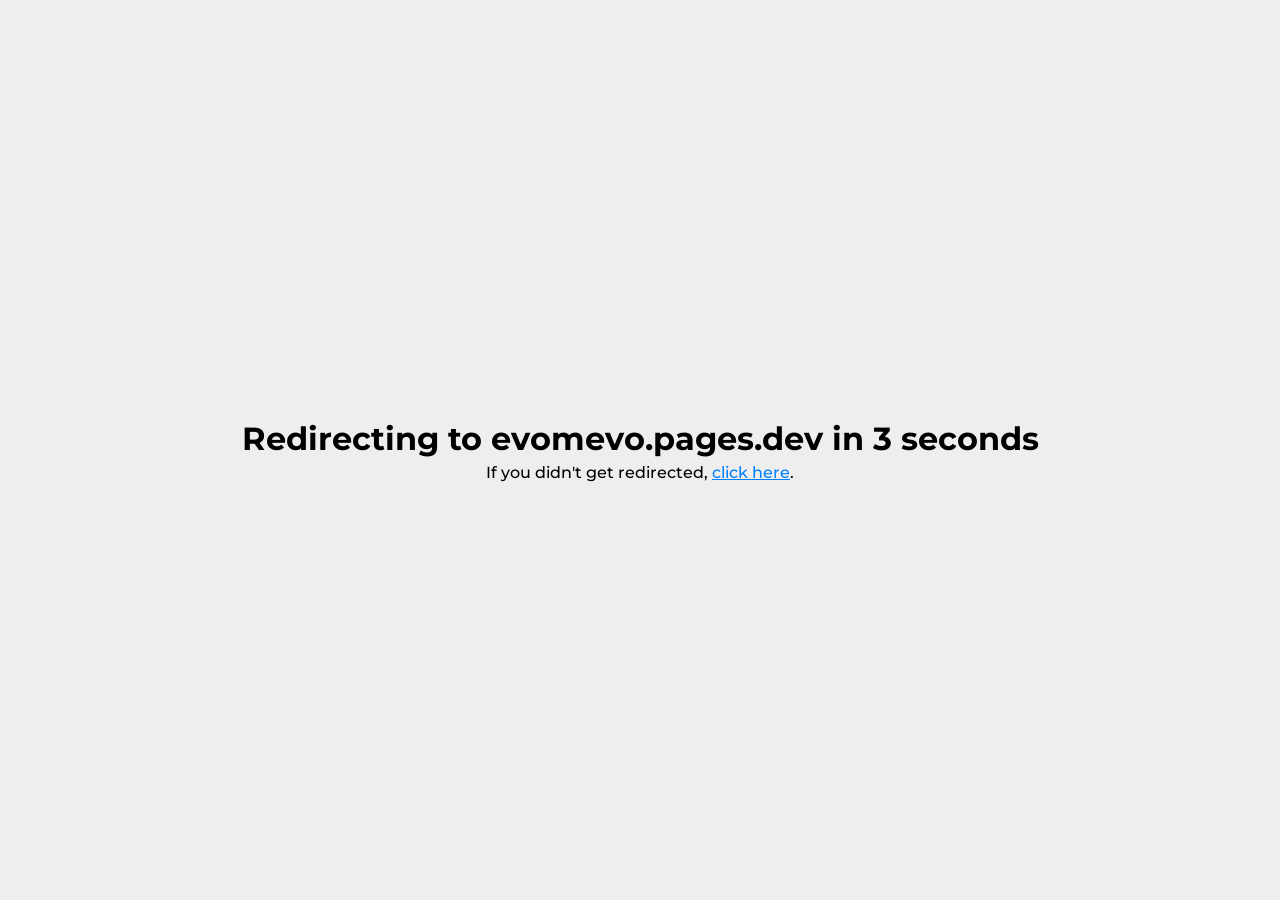
==== commit 53ddae21: "very index.html" ====
--- a/index.html
+++ b/index.html
@@ -14,19 +14,58 @@
                 justify-content: center;
                 align-items: center;
                 height: 100vh;
+                padding: 0 5%;
                 margin: 0;
-                background-color: #f0f0f0;
+                background-color: #eee;
                 font-family: Montserrat;
             }
-            h1 {
+            h1, p {
                 margin: auto;
             }
             p {
                 font-weight: 500;
             }
+            a {
+                color: #0080ff;
+            }
+            .blackexit {
+                display: flex;
+                pointer-events: none;
+                justify-content: center;
+                position: fixed;
+                background-color: #000;
+                height: 100lvh;
+                width: 100vw;
+                opacity: 0;
+                z-index: 1000;
+                transition: .3s ease-in-out;
+            }
+            .logo {
+                width: 120px;
+                fill: var(--textcolor);
+                transition: fill .5s ease;
+                cursor: pointer;
+            }
+
+            .logo.special {
+                fill: #fff;
+                cursor: auto;
+                transition: .3s ease;
+            }
             .redirect-message {
+                display: inherit;
+                flex-direction: column;
+                gap: 5px;
                 text-align: center;
                 animation: fadeIn 1.5s ease-in-out;
+            }
+            @media (prefers-color-scheme: dark) {
+                body {
+                    background-color: #222;
+                }
+                h1, p {
+                    color: #eee
+                }
             }
             @keyframes fadeIn {
                 from { opacity: 0; }
@@ -35,9 +74,14 @@
         </style>
     </head>
     <body>
+        <div class="blackexit">
+            <svg class="special logo" viewBox="0 0 1754 455" xmlns="http://www.w3.org/2000/svg">
+                <path fill-rule="evenodd" clip-rule="evenodd" d="M415.117 179.131C378.117 100.631 294.217 47.7307 207.417 48.7307C120.617 47.9307 36.8175 101.031 0.0175781 179.631C18.7175 112.031 69.6177 54.6307 134.118 25.1307C264.217 -35.4693 420.917 19.8307 496.917 139.831C510.617 160.931 504.517 189.231 483.317 202.831C460.617 217.731 429.417 208.931 417.617 184.531L415.117 179.131Z M1675.4 441.331C1684.2 449.864 1695 454.131 1707.8 454.131C1720.6 454.131 1731.4 449.864 1740.2 441.331C1749 432.797 1753.4 421.997 1753.4 408.931C1753.4 395.331 1749 384.531 1740.2 376.531C1731.4 368.264 1720.6 364.131 1707.8 364.131C1705.11 364.131 1702.51 364.313 1700 364.678C1699.14 370.025 1697.98 375.271 1696.49 380.41C1693.42 391.048 1689 401.106 1683.25 410.538C1683.23 410.578 1683.2 410.618 1683.18 410.658C1681.71 413.033 1680.16 415.353 1678.55 417.616C1675.15 422.364 1671.47 426.83 1667.49 431.015C1669.53 434.759 1672.17 438.198 1675.4 441.331Z M1496.17 439.731C1514.57 449.331 1535.64 454.131 1559.37 454.131C1583.1 454.131 1604.17 449.331 1622.57 439.731C1641.24 430.131 1655.77 416.931 1666.17 400.131C1676.57 383.064 1681.77 363.597 1681.77 341.731C1681.77 320.131 1676.57 300.931 1666.17 284.131C1655.77 267.064 1641.24 253.864 1622.57 244.531C1604.17 234.931 1583.1 230.131 1559.37 230.131C1535.64 230.131 1514.57 234.931 1496.17 244.531C1494.49 245.384 1492.84 246.269 1491.22 247.187L1440.28 370.437C1442.87 381.033 1446.96 390.93 1452.57 400.131C1463.24 416.931 1477.77 430.131 1496.17 439.731ZM1591.77 380.131C1583.24 389.197 1572.44 393.731 1559.37 393.731C1546.57 393.731 1535.77 389.197 1526.97 380.131C1518.17 371.064 1513.77 358.264 1513.77 341.731C1513.77 325.464 1518.17 312.931 1526.97 304.131C1535.77 295.064 1546.57 290.531 1559.37 290.531C1572.44 290.531 1583.24 295.064 1591.77 304.131C1600.57 312.931 1604.97 325.464 1604.97 341.731C1604.97 358.264 1600.57 371.064 1591.77 380.131Z M1349.58 366.131L1297.58 233.731H1222.81C1237.23 243.455 1249.21 255.97 1258.61 271.143C1271.41 291.512 1277.25 315.653 1277.25 342.531C1277.25 345.836 1277.08 349.431 1276.79 353.265C1276.52 356.808 1276.24 360.102 1275.97 363.141L1275.4 369.39L1308.78 450.531H1387.18L1476.78 233.731H1404.38L1349.58 366.131Z M1149.25 454.131C1123.65 454.131 1101.25 449.331 1082.05 439.731C1067.11 431.944 1054.74 421.998 1044.94 409.893V326.531C1044.94 310.394 1043.12 295.397 1039.07 281.896C1049.32 266.156 1062.98 253.701 1080.05 244.531C1098.18 234.931 1118.58 230.131 1141.25 230.131C1162.58 230.131 1182.05 234.531 1199.65 243.331C1217.25 252.131 1231.25 264.931 1241.65 281.731C1252.05 298.264 1257.25 318.531 1257.25 342.531C1257.25 345.197 1257.11 348.264 1256.85 351.731C1256.58 355.197 1256.31 358.397 1256.05 361.331H1098.45C1100.75 369.189 1104.56 375.808 1109.89 381.186L1109.97 381.263L1110.04 381.331C1112.09 383.379 1114.36 385.245 1116.85 386.931C1126.18 393.064 1137.78 396.131 1151.65 396.131C1162.31 396.131 1171.38 394.664 1178.85 391.731C1184.65 389.331 1190.37 386.031 1196.02 381.831C1196.24 381.665 1196.47 381.499 1196.69 381.331C1198.35 380.075 1200 378.742 1201.65 377.331L1241.65 418.931C1238.46 422.483 1235.05 425.766 1231.41 428.781L1231.35 428.83C1229.94 429.999 1228.5 431.127 1227.02 432.215C1226.95 432.264 1226.88 432.313 1226.82 432.362C1206.98 446.875 1181.12 454.131 1149.25 454.131ZM1112.05 294.131C1120.05 287.464 1129.91 284.131 1141.65 284.131C1153.38 284.131 1163.11 287.464 1170.85 294.131C1173.43 296.281 1175.7 298.681 1177.67 301.331C1177.99 301.762 1178.31 302.199 1178.61 302.643C1182.23 307.935 1184.71 314.164 1186.05 321.331H1097.25C1098.69 313.563 1101.42 306.896 1105.44 301.331C1105.5 301.248 1105.56 301.166 1105.62 301.084C1107.49 298.532 1109.63 296.214 1112.05 294.131Z M937.344 230.131C954.144 230.131 969.078 233.597 982.144 240.531C995.477 247.197 1005.88 257.597 1013.34 271.731C1021.08 285.864 1024.94 304.131 1024.94 326.531V450.531H948.944V338.931C948.944 323.464 946.011 312.264 940.144 305.331C934.278 298.131 926.277 294.531 916.144 294.531C905.211 294.531 896.144 298.397 888.944 306.131C881.744 313.864 878.144 326.131 878.144 342.931V450.531H802.144V338.931C802.144 323.464 799.211 312.264 793.344 305.331C787.478 298.131 779.478 294.531 769.344 294.531C758.144 294.531 748.944 298.397 741.744 306.131C734.544 313.864 730.944 326.131 730.944 342.931V450.531H654.944V419.765C657.13 416.838 659.197 413.803 661.144 410.658L661.181 410.598L661.217 410.538C673.706 390.045 679.739 366.912 679.739 341.731C679.739 316.796 673.695 293.904 661.182 273.665C659.225 270.457 657.145 267.366 654.944 264.391V233.731H727.344V256.131C733.028 250.264 739.341 245.406 746.285 241.556C746.636 241.361 746.99 241.169 747.344 240.979C750.175 239.465 753.108 238.116 756.144 236.931C767.344 232.397 779.344 230.131 792.144 230.131C806.811 230.131 820.144 232.931 832.144 238.531C837.511 240.981 842.444 243.992 846.943 247.565C847.536 248.036 848.122 248.517 848.7 249.008C853.759 253.302 858.24 258.343 862.144 264.131C866.144 259.131 870.642 254.658 875.638 250.713C875.964 250.455 876.292 250.201 876.622 249.948C882.027 245.807 888.002 242.268 894.544 239.331C907.611 233.197 921.877 230.131 937.344 230.131Z M474.139 439.731C492.539 449.331 513.606 454.131 537.339 454.131C561.072 454.131 582.139 449.331 600.539 439.731C619.206 430.131 633.739 416.931 644.139 400.131C654.539 383.064 659.739 363.597 659.739 341.731C659.739 320.131 654.539 300.931 644.139 284.131C633.739 267.064 619.206 253.864 600.539 244.531C582.139 234.931 561.072 230.131 537.339 230.131C513.606 230.131 492.539 234.931 474.139 244.531C473.188 245.013 472.248 245.506 471.318 246.008L418.881 372.887C421.481 382.562 425.367 391.643 430.539 400.131C441.206 416.931 455.739 430.131 474.139 439.731ZM569.739 380.131C561.206 389.197 550.406 393.731 537.339 393.731C524.539 393.731 513.739 389.197 504.939 380.131C496.139 371.064 491.739 358.264 491.739 341.731C491.739 325.464 496.139 312.931 504.939 304.131C513.739 295.064 524.539 290.531 537.339 290.531C550.406 290.531 561.206 295.064 569.739 304.131C578.539 312.931 582.939 325.464 582.939 341.731C582.939 358.264 578.539 371.064 569.739 380.131Z M127.218 454.131C101.618 454.131 79.2176 449.331 60.0176 439.731C41.0843 429.864 26.2843 416.531 15.6176 399.731C5.21761 382.664 0.0175781 363.331 0.0175781 341.731C0.0175781 320.131 5.21761 300.931 15.6176 284.131C26.0176 267.331 40.1509 254.131 58.0176 244.531C76.1509 234.931 96.5509 230.131 119.218 230.131C140.551 230.131 160.018 234.531 177.618 243.331C195.217 252.131 209.217 264.931 219.617 281.731C230.017 298.264 235.217 318.531 235.217 342.531C235.217 345.198 235.084 348.264 234.817 351.731C234.551 355.198 234.284 358.398 234.017 361.331H76.4175C79.6175 372.264 85.7509 380.798 94.8175 386.931C104.151 393.064 115.751 396.131 129.618 396.131C140.284 396.131 149.351 394.664 156.818 391.731C164.551 388.531 172.151 383.731 179.617 377.331L219.617 418.931C198.551 442.398 167.751 454.131 127.218 454.131ZM119.618 284.131C107.884 284.131 98.0175 287.464 90.0175 294.131C82.2842 300.798 77.3508 309.864 75.2175 321.331H164.018C161.884 309.864 156.818 300.798 148.818 294.131C141.084 287.464 131.351 284.131 119.618 284.131Z M327.552 366.131L275.552 233.731H200.782C215.204 243.455 227.181 255.97 236.585 271.143C249.379 291.513 255.217 315.653 255.217 342.531C255.217 345.836 255.053 349.431 254.758 353.265C254.486 356.808 254.212 360.101 253.935 363.142L253.367 369.39L286.751 450.531H365.151L454.751 233.731H382.351L327.552 366.131Z"/>
+            </svg>
+        </div>
         <div class="redirect-message">
-            <h1>Redirecting you in <span id="countdown">5</span> seconds...</h1>
-            <p>If you are not redirected, <a href="https://evomevo.pages.dev">click here</a>.</p>
+            <h1>Redirecting to evomevo.pages.dev in <span id="countdown">5</span> seconds</h1>
+            <p>If you didn't get redirected, <a id="link" href="https://evomevo.pages.dev">click here</a>.</p>
         </div>
         <script>
             let countdown = 5;
@@ -48,9 +92,24 @@
                 countdownElement.textContent = countdown;
                 if (countdown <= 0) {
                     clearInterval(interval);
-                    window.location.replace("https://evomevo.pages.dev");
+                    redirect()
                 }
             }, 1000);
+
+            document.addEventListener("click", (e) => {
+                if (e.target.closest("#link")) {
+                    e.preventDefault();
+                    redirect()
+                }
+            });
+
+            function redirect() {
+                document.querySelector(".blackexit").style.opacity = "1";
+                    
+                setTimeout(() => {
+                    window.location.replace("https://evomevo.pages.dev");
+                }, 250);
+            }
         </script>
     </body>
 </html>
